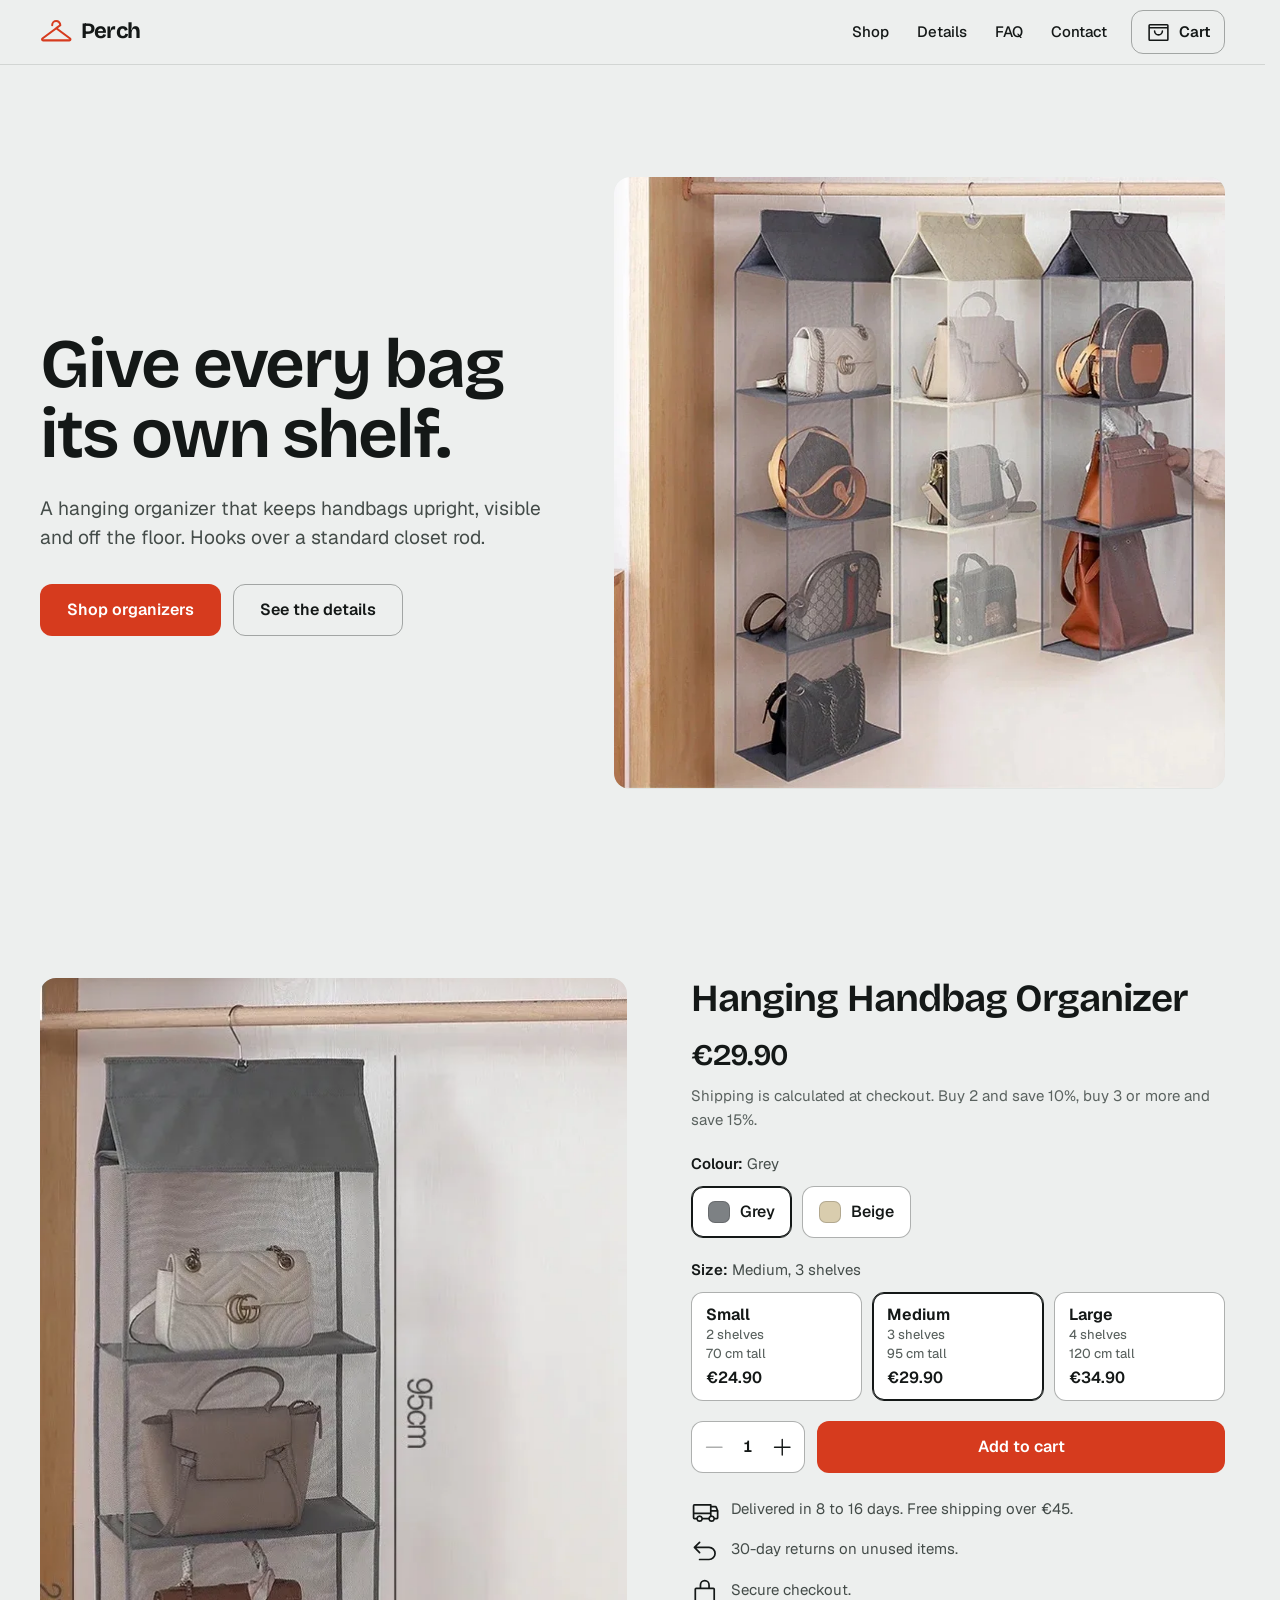
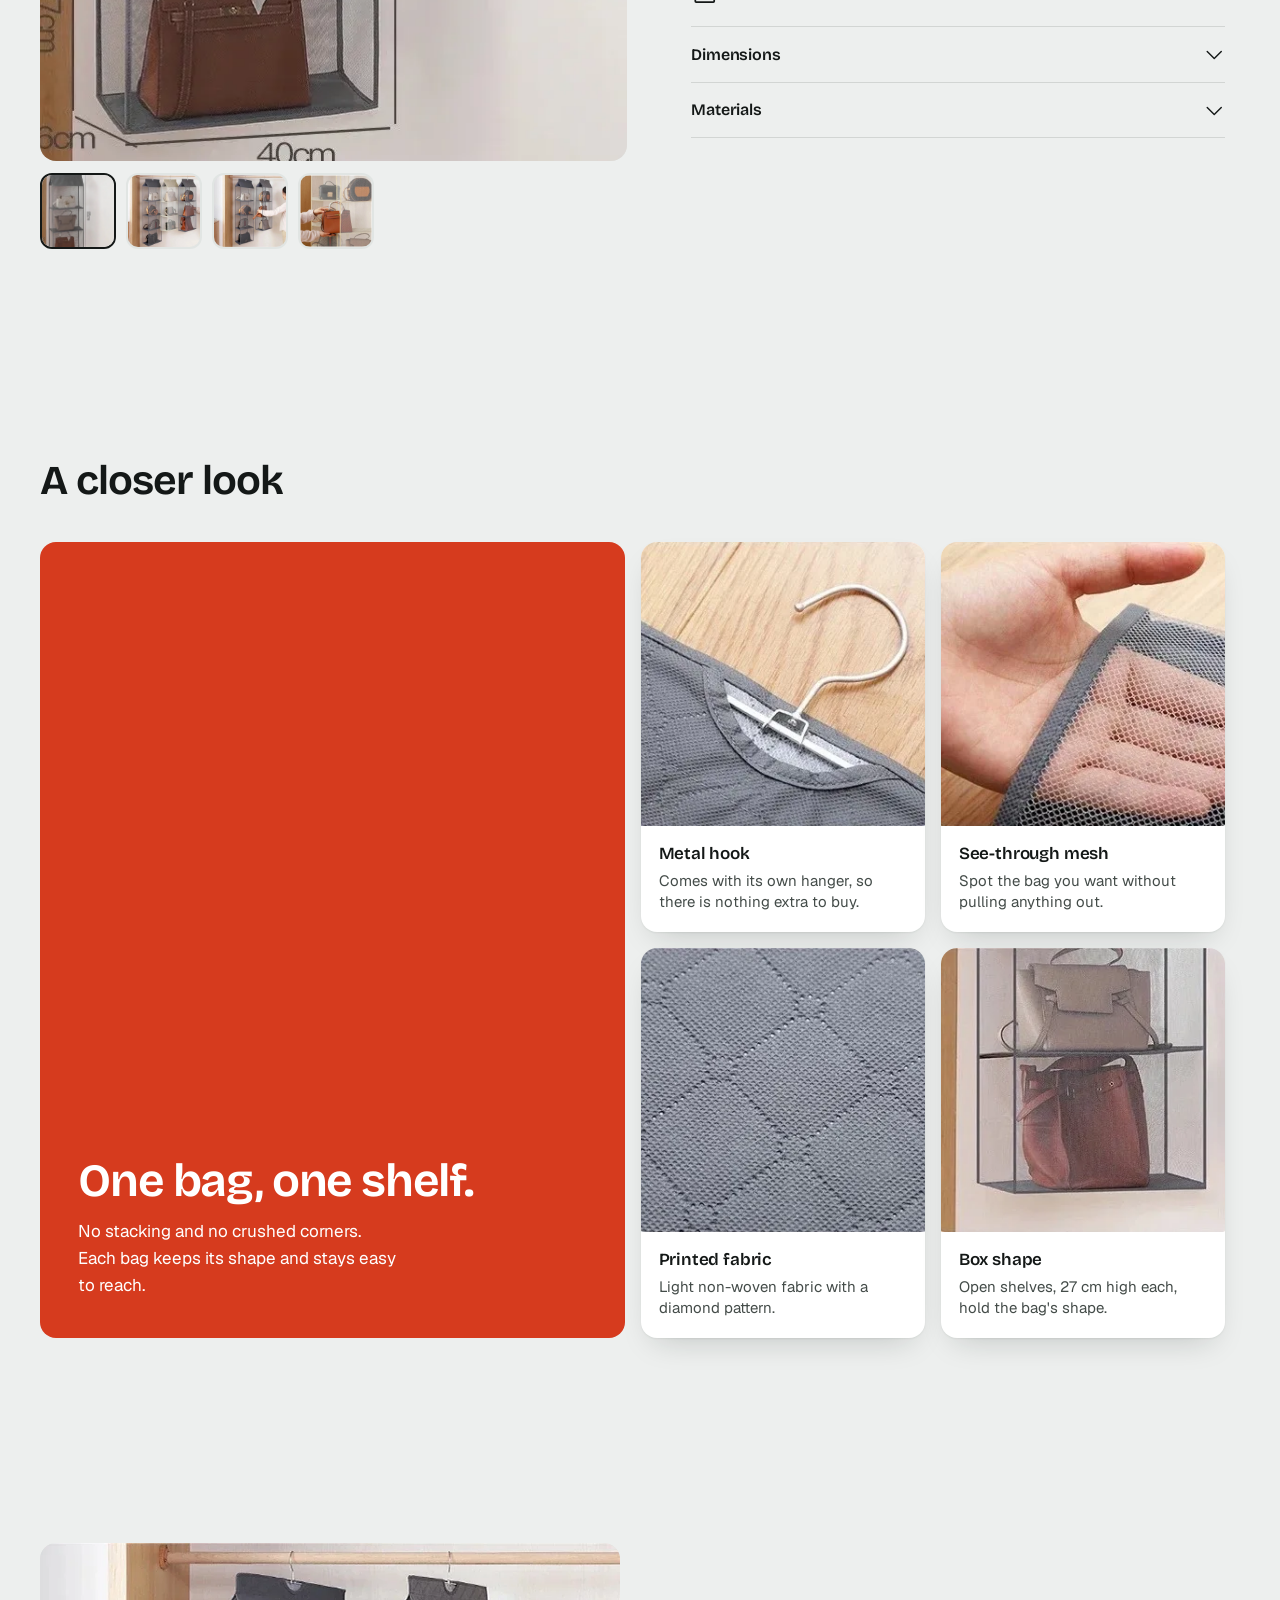
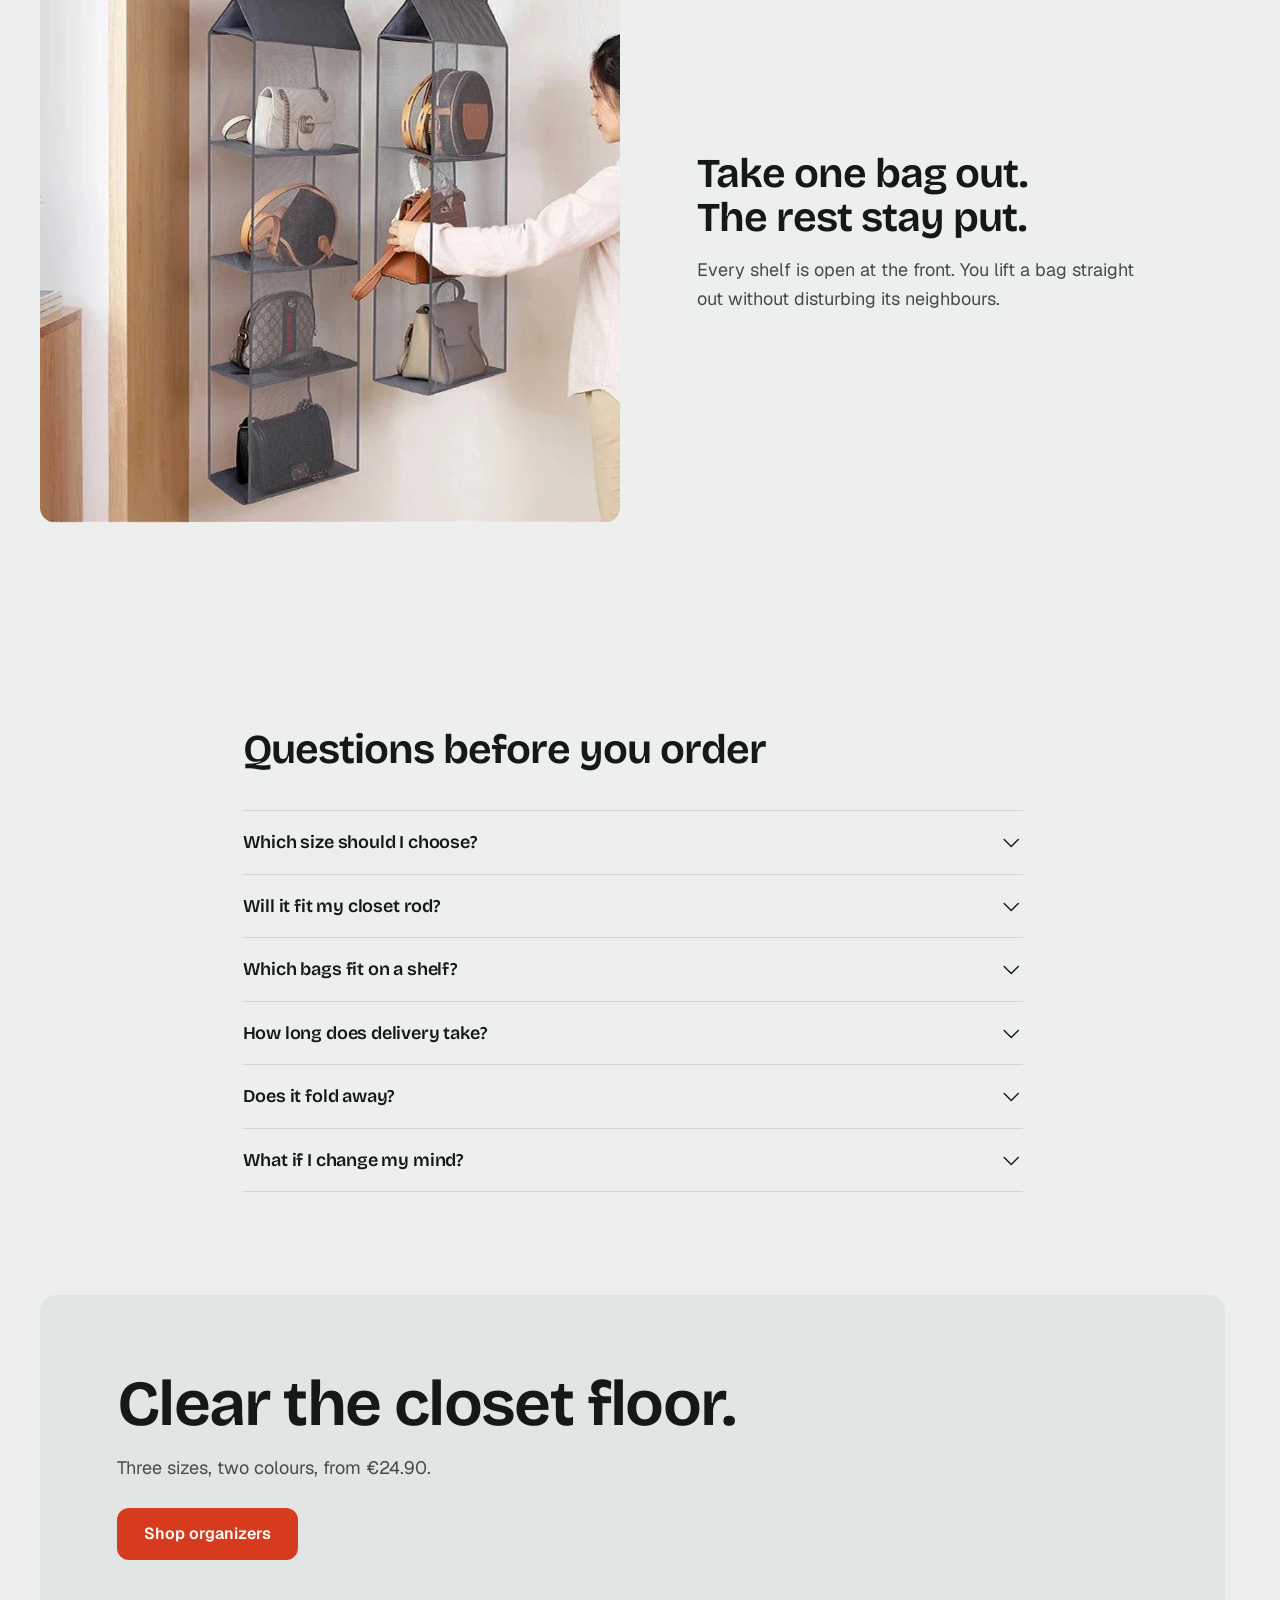
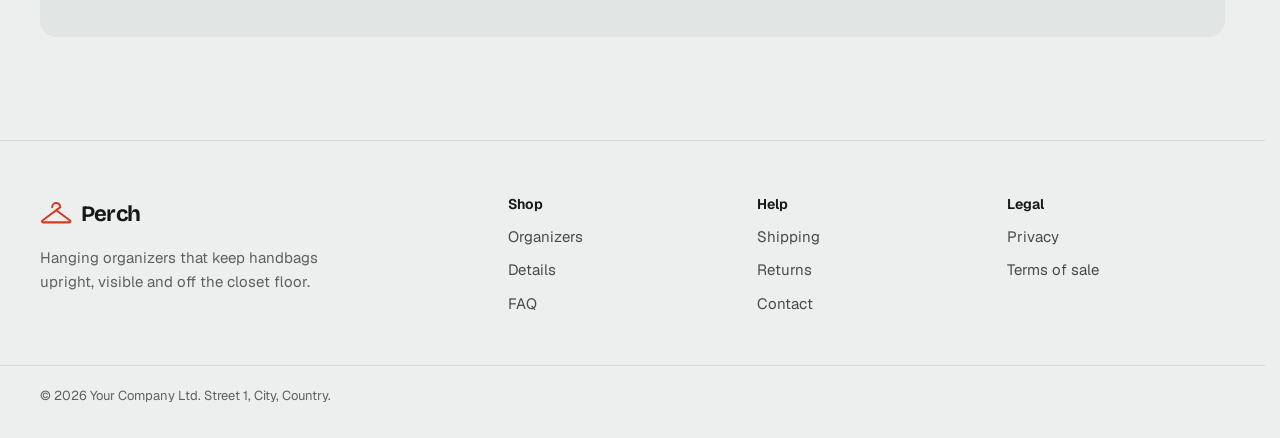
==== index.html @ e2647e00 "Add Perch handbag organizer store Static one-product storefront: cart drawer, checkout with PayPal h" ====
<!doctype html>
<html lang="en">
<head>
<meta charset="utf-8">
<meta name="viewport" content="width=device-width, initial-scale=1, viewport-fit=cover, interactive-widget=resizes-content">
<meta name="color-scheme" content="light dark">
<meta name="theme-color" media="(prefers-color-scheme: light)" content="#edefee">
<meta name="theme-color" media="(prefers-color-scheme: dark)" content="#101312">
<title>Perch | Hanging handbag organizers</title>
<meta name="description" content="A hanging organizer that gives every handbag its own see-through shelf. Three sizes, two colours, ships to your door.">

<meta property="og:title" content="Perch | Hanging handbag organizers">
<meta property="og:description" content="A hanging organizer that gives every handbag its own see-through shelf. Three sizes, two colours, ships to your door.">
<meta property="og:type" content="website">
<meta property="og:image" content="assets/img/hero-closet.webp">
<link rel="icon" href="favicon.svg" type="image/svg+xml">
<link rel="preload" href="assets/fonts/bricolage-latin.woff2" as="font" type="font/woff2" crossorigin>
<link rel="preload" href="assets/fonts/geist-latin.woff2" as="font" type="font/woff2" crossorigin>
<link rel="stylesheet" href="assets/css/style.css">
<script>document.documentElement.classList.add('js')</script>
</head>
<body class="page-home">

<a class="skip" href="#main">Skip to content</a>
<header class="site-header" data-header>
  <div class="container site-header__row">
    <a class="brand" href="index.html" aria-label="Perch, home">
      <svg class="icon brand__mark" aria-hidden="true" focusable="false" width="1em" height="1em" xmlns="http://www.w3.org/2000/svg" viewBox="0 0 256 256" fill="currentColor"><path d="M241.57,171.2,141.33,96l23.46-17.6A8,8,0,0,0,168,72a40,40,0,1,0-80,0,8,8,0,0,0,16,0,24,24,0,0,1,47.69-3.78L123.34,89.49l-.28.21L14.43,171.2A16,16,0,0,0,24,200H232a16,16,0,0,0,9.6-28.8ZM232,184H24l104-78,104,78Z"/></svg><span class="brand__name">Perch</span>
    </a>
    <nav class="nav" aria-label="Main">
      <a href="index.html#shop">Shop</a>
      <a href="index.html#details">Details</a>
      <a href="index.html#faq">FAQ</a>
      <a href="contact.html">Contact</a>
    </nav>
    <button class="cart-btn" type="button" data-cart-open aria-label="Open cart, 0 items" aria-haspopup="dialog">
      <svg class="icon " aria-hidden="true" focusable="false" width="1em" height="1em" xmlns="http://www.w3.org/2000/svg" viewBox="0 0 256 256" fill="currentColor"><path d="M216,40H40A16,16,0,0,0,24,56V200a16,16,0,0,0,16,16H216a16,16,0,0,0,16-16V56A16,16,0,0,0,216,40Zm0,16V72H40V56Zm0,144H40V88H216V200Zm-40-88a48,48,0,0,1-96,0,8,8,0,0,1,16,0,32,32,0,0,0,64,0,8,8,0,0,1,16,0Z"/></svg><span class="cart-btn__label">Cart</span><span class="cart-btn__count" data-cart-count hidden>0</span>
    </button>
  </div>
</header>
<main id="main">
<section class="hero">
  <div class="container hero__grid">
    <div class="hero__copy">
      <h1>Give every bag its own shelf.</h1>
      <p class="lead">A hanging organizer that keeps handbags upright, visible and off the floor. Hooks over a standard closet rod.</p>
      <div class="hero__cta">
        <a class="btn btn--primary" href="#shop">Shop organizers</a>
        <a class="btn btn--ghost" href="#details">See the details</a>
      </div>
    </div>
    <figure class="hero__media">
      <img src="assets/img/hero-closet.webp" width="800" height="800" alt="Three hanging organizers in grey and beige on a closet rod, each shelf holding a handbag" fetchpriority="high" decoding="async">
    </figure>
  </div>
</section>

<section class="section shop" id="shop" aria-labelledby="product-title">
  <div class="container shop__grid">
    <div class="gallery" data-gallery>
      <div class="gallery__main">
        <img data-gallery-main src="assets/img/var-gray-m.webp" width="585" height="800" alt="Grey hanging organizer, medium, with three shelves" decoding="async">
      </div>
      <ul class="gallery__thumbs" data-gallery-thumbs aria-label="Product photos"></ul>
    </div>

    <div class="buybox" id="buybox" data-buybox>
      <h2 id="product-title">Hanging Handbag Organizer</h2>
      <p class="price"><span data-price>&nbsp;</span></p>
      <p class="price-note">Shipping is calculated at checkout. Buy 2 and save 10%, buy 3 or more and save 15%.</p>

      <fieldset class="opt">
        <legend>Colour: <span data-color-name>Grey</span></legend>
        <div class="opt__row" data-color-options role="radiogroup" aria-label="Colour"></div>
      </fieldset>

      <fieldset class="opt">
        <legend>Size: <span data-size-name>Medium</span></legend>
        <div class="opt__row opt__row--sizes" data-size-options role="radiogroup" aria-label="Size"></div>
      </fieldset>

      <div class="buy-actions">
        <div class="qty" role="group" aria-label="Quantity">
          <button class="qty__btn" type="button" data-qty-minus aria-label="Decrease quantity"><svg class="icon " aria-hidden="true" focusable="false" width="1em" height="1em" xmlns="http://www.w3.org/2000/svg" viewBox="0 0 256 256" fill="currentColor"><path d="M224,128a8,8,0,0,1-8,8H40a8,8,0,0,1,0-16H216A8,8,0,0,1,224,128Z"/></svg></button>
          <output class="qty__val" data-qty aria-live="polite">1</output>
          <button class="qty__btn" type="button" data-qty-plus aria-label="Increase quantity"><svg class="icon " aria-hidden="true" focusable="false" width="1em" height="1em" xmlns="http://www.w3.org/2000/svg" viewBox="0 0 256 256" fill="currentColor"><path d="M224,128a8,8,0,0,1-8,8H136v80a8,8,0,0,1-16,0V136H40a8,8,0,0,1,0-16h80V40a8,8,0,0,1,16,0v80h80A8,8,0,0,1,224,128Z"/></svg></button>
        </div>
        <button class="btn btn--primary btn--grow" type="button" data-add>
          <span class="btn__label" data-add-label>Add to cart</span>
        </button>
      </div>

      <ul class="assure">
        <li><svg class="icon " aria-hidden="true" focusable="false" width="1em" height="1em" xmlns="http://www.w3.org/2000/svg" viewBox="0 0 256 256" fill="currentColor"><path d="M255.42,117l-14-35A15.93,15.93,0,0,0,226.58,72H192V64a8,8,0,0,0-8-8H32A16,16,0,0,0,16,72V184a16,16,0,0,0,16,16H49a32,32,0,0,0,62,0h50a32,32,0,0,0,62,0h17a16,16,0,0,0,16-16V120A7.94,7.94,0,0,0,255.42,117ZM192,88h34.58l9.6,24H192ZM32,72H176v64H32ZM80,208a16,16,0,1,1,16-16A16,16,0,0,1,80,208Zm81-24H111a32,32,0,0,0-62,0H32V152H176v12.31A32.11,32.11,0,0,0,161,184Zm31,24a16,16,0,1,1,16-16A16,16,0,0,1,192,208Zm48-24H223a32.06,32.06,0,0,0-31-24V128h48Z"/></svg><span>Delivered in 8 to 16 days. Free shipping over €45.</span></li>
        <li><svg class="icon " aria-hidden="true" focusable="false" width="1em" height="1em" xmlns="http://www.w3.org/2000/svg" viewBox="0 0 256 256" fill="currentColor"><path d="M232,144a64.07,64.07,0,0,1-64,64H80a8,8,0,0,1,0-16h88a48,48,0,0,0,0-96H51.31l34.35,34.34a8,8,0,0,1-11.32,11.32l-48-48a8,8,0,0,1,0-11.32l48-48A8,8,0,0,1,85.66,45.66L51.31,80H168A64.07,64.07,0,0,1,232,144Z"/></svg><span>30-day returns on unused items.</span></li>
        <li><svg class="icon " aria-hidden="true" focusable="false" width="1em" height="1em" xmlns="http://www.w3.org/2000/svg" viewBox="0 0 256 256" fill="currentColor"><path d="M208,80H176V56a48,48,0,0,0-96,0V80H48A16,16,0,0,0,32,96V208a16,16,0,0,0,16,16H208a16,16,0,0,0,16-16V96A16,16,0,0,0,208,80ZM96,56a32,32,0,0,1,64,0V80H96ZM208,208H48V96H208V208Z"/></svg><span>Secure checkout.</span></li>
      </ul>

      <div class="acc acc--tight" data-acc>
        <div class="acc__item">
          <h3><button class="acc__btn" type="button" aria-expanded="false" aria-controls="acc-size">Dimensions<span class="acc__icon"><svg class="icon " aria-hidden="true" focusable="false" width="1em" height="1em" xmlns="http://www.w3.org/2000/svg" viewBox="0 0 256 256" fill="currentColor"><path d="M213.66,101.66l-80,80a8,8,0,0,1-11.32,0l-80-80A8,8,0,0,1,53.66,90.34L128,164.69l74.34-74.35a8,8,0,0,1,11.32,11.32Z"/></svg></span></button></h3>
          <div class="acc__panel" id="acc-size" role="region"><div><div class="dims">
            <p><strong>Small</strong> 2 shelves, 70 cm tall</p>
            <p><strong>Medium</strong> 3 shelves, 95 cm tall</p>
            <p><strong>Large</strong> 4 shelves, 120 cm tall</p>
            <p class="dims__shared">All sizes are 40 cm wide and 16 cm deep. Each shelf is 27 cm high.</p>
          </div></div></div>
        </div>
        <div class="acc__item">
          <h3><button class="acc__btn" type="button" aria-expanded="false" aria-controls="acc-mat">Materials<span class="acc__icon"><svg class="icon " aria-hidden="true" focusable="false" width="1em" height="1em" xmlns="http://www.w3.org/2000/svg" viewBox="0 0 256 256" fill="currentColor"><path d="M213.66,101.66l-80,80a8,8,0,0,1-11.32,0l-80-80A8,8,0,0,1,53.66,90.34L128,164.69l74.34-74.35a8,8,0,0,1,11.32,11.32Z"/></svg></span></button></h3>
          <div class="acc__panel" id="acc-mat" role="region"><div><p>Printed non-woven fabric with see-through mesh panels and a metal hanger. It folds flat when you are not using it. Wipe with a damp cloth, do not machine wash.</p></div></div>
        </div>
      </div>
    </div>
  </div>
</section>

<section class="section bento-sec" id="details" aria-labelledby="details-title">
  <div class="container">
    <h2 id="details-title" class="section__title">A closer look</h2>
    <div class="bento">
      <div class="bento__cell bento__cell--lead" data-reveal>
        <h3>One bag, one shelf.</h3>
        <p>No stacking and no crushed corners. Each bag keeps its shape and stays easy to reach.</p>
      </div>
      <figure class="bento__cell bento__cell--img" data-reveal>
        <img src="assets/img/detail-hanger.webp" width="320" height="304" alt="Metal hanger clipped to the top flap of the organizer" loading="lazy" decoding="async">
        <figcaption><strong>Metal hook</strong><span>Comes with its own hanger, so there is nothing extra to buy.</span></figcaption>
      </figure>
      <figure class="bento__cell bento__cell--img" data-reveal>
        <img src="assets/img/detail-mesh.webp" width="320" height="304" alt="Close-up of the dense see-through mesh panel held against a hand" loading="lazy" decoding="async">
        <figcaption><strong>See-through mesh</strong><span>Spot the bag you want without pulling anything out.</span></figcaption>
      </figure>
      <figure class="bento__cell bento__cell--img" data-reveal>
        <img src="assets/img/detail-fabric.webp" width="320" height="305" alt="Grey non-woven fabric with a printed diamond pattern" loading="lazy" decoding="async">
        <figcaption><strong>Printed fabric</strong><span>Light non-woven fabric with a diamond pattern.</span></figcaption>
      </figure>
      <figure class="bento__cell bento__cell--img" data-reveal>
        <img src="assets/img/detail-box.webp" width="320" height="305" alt="Two shelves holding a taupe handbag and a red bucket bag" loading="lazy" decoding="async">
        <figcaption><strong>Box shape</strong><span>Open shelves, 27 cm high each, hold the bag's shape.</span></figcaption>
      </figure>
    </div>
  </div>
</section>

<section class="section band" aria-labelledby="band-title">
  <div class="container">
    <figure class="band__media" data-reveal-clip>
      <img src="assets/img/in-use.webp" width="800" height="800" alt="A person lifting a brown handbag out of a grey organizer without moving the other bags" loading="lazy" decoding="async">
    </figure>
    <div class="band__copy">
      <h2 id="band-title">Take one bag out. The rest stay put.</h2>
      <p>Every shelf is open at the front. You lift a bag straight out without disturbing its neighbours.</p>
    </div>
  </div>
</section>

<section class="section faq" id="faq" aria-labelledby="faq-title">
  <div class="container faq__wrap">
    <h2 id="faq-title" class="section__title">Questions before you order</h2>
    <div class="acc" data-acc>
      <div class="acc__item">
        <h3><button class="acc__btn" type="button" aria-expanded="false" aria-controls="q1">Which size should I choose?<span class="acc__icon"><svg class="icon " aria-hidden="true" focusable="false" width="1em" height="1em" xmlns="http://www.w3.org/2000/svg" viewBox="0 0 256 256" fill="currentColor"><path d="M213.66,101.66l-80,80a8,8,0,0,1-11.32,0l-80-80A8,8,0,0,1,53.66,90.34L128,164.69l74.34-74.35a8,8,0,0,1,11.32,11.32Z"/></svg></span></button></h3>
        <div class="acc__panel" id="q1" role="region"><div><p>Count the bags you want to store and measure the free space below your rod. Small is 70 cm tall with 2 shelves, Medium is 95 cm with 3 shelves, Large is 120 cm with 4 shelves. All are 40 cm wide and 16 cm deep.</p></div></div>
      </div>
      <div class="acc__item">
        <h3><button class="acc__btn" type="button" aria-expanded="false" aria-controls="q2">Will it fit my closet rod?<span class="acc__icon"><svg class="icon " aria-hidden="true" focusable="false" width="1em" height="1em" xmlns="http://www.w3.org/2000/svg" viewBox="0 0 256 256" fill="currentColor"><path d="M213.66,101.66l-80,80a8,8,0,0,1-11.32,0l-80-80A8,8,0,0,1,53.66,90.34L128,164.69l74.34-74.35a8,8,0,0,1,11.32,11.32Z"/></svg></span></button></h3>
        <div class="acc__panel" id="q2" role="region"><div><p>It hangs from a metal hook and suits a standard closet rod. If your rod is unusually thick, write to us before you order and we will check.</p></div></div>
      </div>
      <div class="acc__item">
        <h3><button class="acc__btn" type="button" aria-expanded="false" aria-controls="q3">Which bags fit on a shelf?<span class="acc__icon"><svg class="icon " aria-hidden="true" focusable="false" width="1em" height="1em" xmlns="http://www.w3.org/2000/svg" viewBox="0 0 256 256" fill="currentColor"><path d="M213.66,101.66l-80,80a8,8,0,0,1-11.32,0l-80-80A8,8,0,0,1,53.66,90.34L128,164.69l74.34-74.35a8,8,0,0,1,11.32,11.32Z"/></svg></span></button></h3>
        <div class="acc__panel" id="q3" role="region"><div><p>Each shelf is 40 cm wide, 16 cm deep and 27 cm high. Small and medium handbags, shoulder bags and clutches fit well. Very bulky totes may not.</p></div></div>
      </div>
      <div class="acc__item">
        <h3><button class="acc__btn" type="button" aria-expanded="false" aria-controls="q4">How long does delivery take?<span class="acc__icon"><svg class="icon " aria-hidden="true" focusable="false" width="1em" height="1em" xmlns="http://www.w3.org/2000/svg" viewBox="0 0 256 256" fill="currentColor"><path d="M213.66,101.66l-80,80a8,8,0,0,1-11.32,0l-80-80A8,8,0,0,1,53.66,90.34L128,164.69l74.34-74.35a8,8,0,0,1,11.32,11.32Z"/></svg></span></button></h3>
        <div class="acc__panel" id="q4" role="region"><div><p>Delivery takes 8 to 16 days. Orders ship from an overseas warehouse, and you get a tracking link by email as soon as your parcel is on its way. <a href="shipping.html">Read the shipping details</a>.</p></div></div>
      </div>
      <div class="acc__item">
        <h3><button class="acc__btn" type="button" aria-expanded="false" aria-controls="q5">Does it fold away?<span class="acc__icon"><svg class="icon " aria-hidden="true" focusable="false" width="1em" height="1em" xmlns="http://www.w3.org/2000/svg" viewBox="0 0 256 256" fill="currentColor"><path d="M213.66,101.66l-80,80a8,8,0,0,1-11.32,0l-80-80A8,8,0,0,1,53.66,90.34L128,164.69l74.34-74.35a8,8,0,0,1,11.32,11.32Z"/></svg></span></button></h3>
        <div class="acc__panel" id="q5" role="region"><div><p>Yes. It folds flat when you are not using it, which also makes it easy to pack if you move.</p></div></div>
      </div>
      <div class="acc__item">
        <h3><button class="acc__btn" type="button" aria-expanded="false" aria-controls="q6">What if I change my mind?<span class="acc__icon"><svg class="icon " aria-hidden="true" focusable="false" width="1em" height="1em" xmlns="http://www.w3.org/2000/svg" viewBox="0 0 256 256" fill="currentColor"><path d="M213.66,101.66l-80,80a8,8,0,0,1-11.32,0l-80-80A8,8,0,0,1,53.66,90.34L128,164.69l74.34-74.35a8,8,0,0,1,11.32,11.32Z"/></svg></span></button></h3>
        <div class="acc__panel" id="q6" role="region"><div><p>You can return an unused organizer within 30 days of delivery. If it arrives damaged or is not as described, we replace it or refund you. <a href="returns.html">See how returns work</a>.</p></div></div>
      </div>
    </div>
  </div>
</section>

<section class="section closer" aria-labelledby="closer-title">
  <div class="container">
    <div class="closer__panel" data-reveal>
      <h2 id="closer-title">Clear the closet floor.</h2>
      <p>Three sizes, two colours, from €24.90.</p>
      <a class="btn btn--primary" href="#shop">Shop organizers</a>
    </div>
  </div>
</section>

<div class="buybar" data-buybar hidden>
  <div class="buybar__info"><strong data-buybar-price></strong><span data-buybar-label></span></div>
  <button class="btn btn--primary" type="button" data-buybar-add>Add to cart</button>
</div>

</main>

<footer class="site-footer">
  <div class="container site-footer__grid">
    <div class="site-footer__brand">
      <a class="brand" href="index.html"><svg class="icon brand__mark" aria-hidden="true" focusable="false" width="1em" height="1em" xmlns="http://www.w3.org/2000/svg" viewBox="0 0 256 256" fill="currentColor"><path d="M241.57,171.2,141.33,96l23.46-17.6A8,8,0,0,0,168,72a40,40,0,1,0-80,0,8,8,0,0,0,16,0,24,24,0,0,1,47.69-3.78L123.34,89.49l-.28.21L14.43,171.2A16,16,0,0,0,24,200H232a16,16,0,0,0,9.6-28.8ZM232,184H24l104-78,104,78Z"/></svg><span class="brand__name">Perch</span></a>
      <p>Hanging organizers that keep handbags upright, visible and off the closet floor.</p>
    </div>
    <nav aria-label="Shop">
      <h2>Shop</h2>
      <ul>
        <li><a href="index.html#shop">Organizers</a></li>
        <li><a href="index.html#details">Details</a></li>
        <li><a href="index.html#faq">FAQ</a></li>
      </ul>
    </nav>
    <nav aria-label="Help">
      <h2>Help</h2>
      <ul>
        <li><a href="shipping.html">Shipping</a></li>
        <li><a href="returns.html">Returns</a></li>
        <li><a href="contact.html">Contact</a></li>
      </ul>
    </nav>
    <nav aria-label="Legal">
      <h2>Legal</h2>
      <ul>
        <li><a href="privacy.html">Privacy</a></li>
        <li><a href="terms.html">Terms of sale</a></li>
      </ul>
    </nav>
  </div>
  <div class="container site-footer__legal">
    <p>&copy; 2026 Your Company Ltd. Street 1, City, Country. </p>
  </div>
</footer>

<div class="drawer" data-drawer hidden>
  <div class="drawer__scrim" data-cart-close></div>
  <aside class="drawer__panel" role="dialog" aria-modal="true" aria-labelledby="drawer-title" tabindex="-1">
    <div class="drawer__head">
      <h2 id="drawer-title">Your cart</h2>
      <button class="icon-btn" type="button" data-cart-close aria-label="Close cart"><svg class="icon " aria-hidden="true" focusable="false" width="1em" height="1em" xmlns="http://www.w3.org/2000/svg" viewBox="0 0 256 256" fill="currentColor"><path d="M205.66,194.34a8,8,0,0,1-11.32,11.32L128,139.31,61.66,205.66a8,8,0,0,1-11.32-11.32L116.69,128,50.34,61.66A8,8,0,0,1,61.66,50.34L128,116.69l66.34-66.35a8,8,0,0,1,11.32,11.32L139.31,128Z"/></svg></button>
    </div>
    <div class="drawer__body" data-drawer-body></div>
    <div class="drawer__foot" data-drawer-foot></div>
  </aside>
</div>
<div class="sr-only" aria-live="polite" data-live></div>
<script src="assets/js/config.js"></script>
<script src="assets/js/app.js"></script>
<script src="assets/js/home.js"></script>
</body>
</html>
---- assets/css/style.css ----
/* Perch store. One theme (light, dark by system), one accent, one radius system:
   surfaces 16px, controls 12px. Motion: ease-out curves, press scale 0.97, nothing slower than ~300ms in UI. */

@font-face {
  font-family: "Bricolage Grotesque";
  src: url("../fonts/bricolage-latin.woff2") format("woff2");
  font-weight: 200 800;
  font-display: swap;
  unicode-range: U+0000-00FF, U+0131, U+0152-0153, U+02BB-02BC, U+02C6, U+02DA, U+02DC, U+0304, U+0308, U+0329, U+2000-206F, U+20AC, U+2122, U+2191, U+2193, U+2212, U+2215, U+FEFF, U+FFFD;
}
@font-face {
  font-family: "Bricolage Grotesque";
  src: url("../fonts/bricolage-latin-ext.woff2") format("woff2");
  font-weight: 200 800;
  font-display: swap;
  unicode-range: U+0100-02BA, U+02BD-02C5, U+02C7-02CC, U+02CE-02D7, U+02DD-02FF, U+0304, U+0308, U+0329, U+1D00-1DBF, U+1E00-1E9F, U+1EF2-1EFF, U+2020, U+20A0-20AB, U+20AD-20C0, U+2113, U+2C60-2C7F, U+A720-A7FF;
}
@font-face {
  font-family: "Geist";
  src: url("../fonts/geist-latin.woff2") format("woff2");
  font-weight: 100 900;
  font-display: swap;
  unicode-range: U+0000-00FF, U+0131, U+0152-0153, U+02BB-02BC, U+02C6, U+02DA, U+02DC, U+0304, U+0308, U+0329, U+2000-206F, U+20AC, U+2122, U+2191, U+2193, U+2212, U+2215, U+FEFF, U+FFFD;
}
@font-face {
  font-family: "Geist";
  src: url("../fonts/geist-latin-ext.woff2") format("woff2");
  font-weight: 100 900;
  font-display: swap;
  unicode-range: U+0100-02BA, U+02BD-02C5, U+02C7-02CC, U+02CE-02D7, U+02DD-02FF, U+0304, U+0308, U+0329, U+1D00-1DBF, U+1E00-1E9F, U+1EF2-1EFF, U+2020, U+20A0-20AB, U+20AD-20C0, U+2113, U+2C60-2C7F, U+A720-A7FF;
}

:root {
  color-scheme: light dark;

  --bg: #edefee;
  --surface: #ffffff;
  --surface-2: #e1e5e3;
  --ink: #141817;
  --ink-2: #444c49;
  --muted: #5a625f;
  --line: rgba(20, 24, 23, 0.12);
  --line-strong: rgba(20, 24, 23, 0.34);
  --accent: #d63b1e;
  --accent-hover: #bd3118;
  --accent-fg: #ffffff;
  --danger: #b3261e;
  --shadow: 0 1px 2px rgba(20, 28, 25, 0.06), 0 14px 32px -14px rgba(20, 28, 25, 0.22);

  --font-display: "Bricolage Grotesque", ui-sans-serif, system-ui, -apple-system, "Segoe UI", sans-serif;
  --font-body: "Geist", ui-sans-serif, system-ui, -apple-system, "Segoe UI", sans-serif;

  --ease-out: cubic-bezier(0.23, 1, 0.32, 1);
  --ease-in-out: cubic-bezier(0.77, 0, 0.175, 1);
  --ease-drawer: cubic-bezier(0.32, 0.72, 0, 1);

  --r-surface: 16px;
  --r-control: 12px;
  --gutter: clamp(16px, 4vw, 40px);
  --header-h: 64px;
}

@media (prefers-color-scheme: dark) {
  :root {
    --bg: #101312;
    --surface: #181c1b;
    --surface-2: #212726;
    --ink: #eceeed;
    --ink-2: #b9c1bd;
    --muted: #9aa49f;
    --line: rgba(236, 238, 237, 0.14);
    --line-strong: rgba(236, 238, 237, 0.4);
    --accent: #ff7556;
    --accent-hover: #ff8a70;
    --accent-fg: #1b0c07;
    --danger: #ff9086;
    --shadow: 0 1px 2px rgba(0, 0, 0, 0.4), 0 14px 32px -14px rgba(0, 0, 0, 0.7);
  }
}

*,
*::before,
*::after { box-sizing: border-box; }

html {
  -webkit-text-size-adjust: 100%;
  -webkit-tap-highlight-color: transparent;
  scroll-behavior: smooth;
  scroll-padding-top: calc(var(--header-h) + 16px);
  scrollbar-color: var(--line-strong) transparent;
  scrollbar-gutter: stable;
}

body {
  margin: 0;
  background: var(--bg);
  color: var(--ink);
  font-family: var(--font-body);
  font-size: 1rem;
  line-height: 1.6;
  -webkit-font-smoothing: antialiased;
  text-rendering: optimizeLegibility;
}

body.is-locked { overflow: hidden; }

img { display: block; max-width: 100%; height: auto; }
button, input, select { font: inherit; color: inherit; }
button { cursor: pointer; }
h1, h2, h3, p, ul, ol, dl, dd, figure { margin: 0; }
ul, ol { padding: 0; list-style: none; }
[hidden] { display: none !important; }

/* Browser surfaces take the palette too. */
::selection { background: var(--accent); color: var(--accent-fg); }
input, select { caret-color: var(--accent); accent-color: var(--accent); }
a { color: inherit; text-decoration-thickness: 1px; text-underline-offset: 0.2em; }
:focus-visible { outline: 2px solid var(--accent); outline-offset: 3px; border-radius: 4px; }

.sr-only {
  position: absolute; width: 1px; height: 1px; padding: 0; margin: -1px;
  overflow: hidden; clip: rect(0, 0, 0, 0); white-space: nowrap; border: 0;
}
.skip {
  position: absolute; left: 12px; top: -64px; z-index: 200;
  background: var(--ink); color: var(--bg); padding: 10px 16px; border-radius: var(--r-control);
  transition: top 160ms var(--ease-out);
}
.skip:focus { top: 12px; }

.container {
  width: 100%;
  max-width: 1280px;
  margin-inline: auto;
  padding-inline: max(var(--gutter), env(safe-area-inset-left)) max(var(--gutter), env(safe-area-inset-right));
}

.icon { flex: none; width: 1.25em; height: 1.25em; }

/* Type */
h1, h2, h3, .brand__name, .price { font-family: var(--font-display); }
h1 {
  font-size: clamp(2.5rem, 5.4vw, 4.5rem);
  line-height: 1.02;
  letter-spacing: -0.03em;
  font-weight: 650;
  text-wrap: balance;
}
h2 {
  font-size: clamp(1.75rem, 3.2vw, 2.75rem);
  line-height: 1.08;
  letter-spacing: -0.025em;
  font-weight: 650;
  text-wrap: balance;
}
h3 { font-size: 1.125rem; line-height: 1.25; letter-spacing: -0.01em; font-weight: 600; }
p { max-width: 65ch; text-wrap: pretty; }
.lead { font-size: clamp(1.0625rem, 1.5vw, 1.25rem); color: var(--ink-2); line-height: 1.5; max-width: 40ch; }
.section { padding-block: clamp(56px, 8vw, 112px); }
.section__title { margin-bottom: clamp(24px, 3vw, 40px); }

/* Buttons */
.btn {
  display: inline-flex; align-items: center; justify-content: center; gap: 8px;
  min-height: 52px; padding: 0 26px;
  border: 1.5px solid transparent; border-radius: var(--r-control);
  font-weight: 600; font-size: 1rem; line-height: 1; text-decoration: none; white-space: nowrap;
  touch-action: manipulation; user-select: none; -webkit-user-select: none; -webkit-touch-callout: none;
  transition: transform 160ms var(--ease-out), background-color 160ms var(--ease-out), border-color 160ms var(--ease-out), color 160ms var(--ease-out);
}
.btn:active { transform: scale(0.97); }
.btn--primary { background: var(--accent); color: var(--accent-fg); }
.btn--ghost { border-color: var(--line-strong); background: transparent; color: var(--ink); }
.btn--grow { flex: 1; }
.btn[disabled] { opacity: 0.55; cursor: not-allowed; }
.btn.is-done { background: var(--ink); color: var(--bg); }
.btn__label { display: inline-flex; align-items: center; gap: 8px; }

.icon-btn {
  display: inline-grid; place-items: center; width: 44px; height: 44px; font-size: 1.375rem;
  border: 0; background: transparent; border-radius: var(--r-control);
  touch-action: manipulation;
  transition: transform 160ms var(--ease-out), background-color 160ms var(--ease-out);
}
.icon-btn:active { transform: scale(0.94); }

@media (hover: hover) and (pointer: fine) {
  .btn--primary:hover { background: var(--accent-hover); }
  .btn--ghost:hover { border-color: var(--ink); }
  .icon-btn:hover { background: var(--surface-2); }
}

/* Header */
.site-header {
  position: sticky; top: env(safe-area-inset-top, 0px); z-index: 50;
  background: var(--bg); border-bottom: 1px solid var(--line);
}
.site-header__row { display: flex; align-items: center; gap: 24px; height: var(--header-h); }
.brand { display: inline-flex; align-items: center; gap: 8px; text-decoration: none; margin-right: auto; }
.brand__mark { font-size: 1.625rem; color: var(--accent); }
.brand__name { font-size: 1.375rem; font-weight: 700; letter-spacing: -0.03em; }
.nav { display: flex; gap: 28px; font-size: 0.9375rem; font-weight: 500; }
.nav a { text-decoration: none; padding: 8px 0; }
.cart-btn {
  position: relative; display: inline-flex; align-items: center; gap: 8px;
  min-height: 44px; padding: 0 14px; font-weight: 600; font-size: 0.9375rem;
  background: transparent; border: 1.5px solid var(--line-strong); border-radius: var(--r-control);
  touch-action: manipulation;
  transition: transform 160ms var(--ease-out), border-color 160ms var(--ease-out);
}
.cart-btn .icon { font-size: 1.25rem; }
.cart-btn:active { transform: scale(0.97); }
.cart-btn__count {
  display: inline-grid; place-items: center; min-width: 22px; height: 22px; padding: 0 6px;
  border-radius: 11px; background: var(--accent); color: var(--accent-fg);
  font-size: 0.75rem; font-weight: 700; font-variant-numeric: tabular-nums;
}
.cart-btn.is-bump .cart-btn__count { animation: bump 320ms var(--ease-out); }
@keyframes bump { 0% { transform: scale(0.8); } 55% { transform: scale(1.18); } 100% { transform: scale(1); } }
@media (hover: hover) and (pointer: fine) {
  .nav a:hover { text-decoration: underline; text-underline-offset: 6px; }
  .cart-btn:hover { border-color: var(--ink); }
}
@media (max-width: 760px) {
  .nav { display: none; }
  .cart-btn__label { display: none; }
}

/* Hero */
.hero { padding-block: clamp(24px, 4vw, 48px) clamp(40px, 6vw, 80px); }
.hero__grid {
  display: grid; grid-template-columns: minmax(0, 5fr) minmax(0, 6fr);
  gap: clamp(32px, 5vw, 80px); align-items: center;
  min-height: min(calc(100svh - var(--header-h) - 96px), 760px);
}
.hero__copy { display: grid; gap: 24px; justify-items: start; }
.hero__cta { display: flex; flex-wrap: wrap; gap: 12px; margin-top: 8px; }
.hero__media {
  aspect-ratio: 1; width: 100%; max-height: calc(100svh - var(--header-h) - 64px);
  border-radius: var(--r-surface); overflow: hidden; background: var(--surface-2); justify-self: end;
}
.hero__media img { width: 100%; height: 100%; object-fit: cover; }

@media (prefers-reduced-motion: no-preference) {
  .hero__copy > * { animation: rise 520ms var(--ease-out) both; }
  .hero__copy > :nth-child(2) { animation-delay: 70ms; }
  .hero__copy > :nth-child(3) { animation-delay: 140ms; }
  .hero__media { animation: unclip 760ms var(--ease-in-out) 60ms both; }
  .hero__media img { animation: settle 900ms var(--ease-out) 60ms both; }
}
@keyframes rise { from { opacity: 0; transform: translateY(10px); } to { opacity: 1; transform: none; } }
@keyframes unclip { from { clip-path: inset(0 0 100% 0); } to { clip-path: inset(0 0 0 0); } }
@keyframes settle { from { transform: scale(1.06); } to { transform: none; } }

@media (max-width: 860px) {
  .hero__grid { grid-template-columns: 1fr; min-height: 0; }
  .hero__media { justify-self: stretch; max-height: none; aspect-ratio: 4 / 4.2; }
}

/* Shop */
.shop { padding-top: clamp(24px, 4vw, 48px); }
.shop__grid {
  display: grid; grid-template-columns: minmax(0, 1.1fr) minmax(0, 1fr);
  gap: clamp(32px, 5vw, 80px); align-items: start;
}
.gallery { position: sticky; top: calc(var(--header-h) + 24px); display: grid; gap: 12px; }
.gallery__main {
  position: relative; aspect-ratio: 3 / 4; border-radius: var(--r-surface); overflow: hidden; background: var(--surface-2);
}
.gallery__main img {
  position: absolute; inset: 0; width: 100%; height: 100%; object-fit: cover;
  transition: opacity 200ms ease, filter 200ms ease;
}
.gallery__main img.is-swapping { opacity: 0.55; filter: blur(2px); }
.gallery__thumbs { display: flex; gap: 10px; }
.thumb {
  position: relative; flex: 0 0 auto; width: 76px; aspect-ratio: 1; padding: 0; overflow: hidden;
  border: 2px solid transparent; border-radius: var(--r-control); background: var(--surface-2);
  touch-action: manipulation;
  transition: border-color 160ms var(--ease-out), transform 160ms var(--ease-out);
}
.thumb img { width: 100%; height: 100%; object-fit: cover; }
.thumb:active { transform: scale(0.96); }
.thumb[aria-current="true"] { border-color: var(--ink); }
@media (hover: hover) and (pointer: fine) { .thumb:hover { border-color: var(--line-strong); } .thumb[aria-current="true"]:hover { border-color: var(--ink); } }

.buybox { display: grid; gap: 20px; align-content: start; }
.buybox h2 { font-size: clamp(1.75rem, 3vw, 2.5rem); }
.price { font-size: 1.875rem; font-weight: 600; letter-spacing: -0.02em; font-variant-numeric: tabular-nums; line-height: 1.1; }
.price-note { color: var(--muted); font-size: 0.9375rem; margin-top: -8px; }

.opt { border: 0; padding: 0; margin: 0; min-width: 0; }
.opt legend { padding: 0; margin-bottom: 10px; font-weight: 600; font-size: 0.9375rem; }
.opt legend span { font-weight: 400; color: var(--ink-2); }
.opt__row { display: flex; flex-wrap: wrap; gap: 10px; }
.opt__row--sizes { display: grid; grid-template-columns: repeat(3, minmax(0, 1fr)); gap: 10px; }

.chip { position: relative; display: block; }
.chip input { position: absolute; inset: 0; opacity: 0; margin: 0; cursor: pointer; }
.chip__face {
  display: flex; align-items: center; gap: 10px; min-height: 52px; padding: 10px 16px;
  border: 1.5px solid var(--line-strong); border-radius: var(--r-control); background: var(--surface);
  font-weight: 550; line-height: 1.25; user-select: none; -webkit-user-select: none;
  transition: border-color 160ms var(--ease-out), box-shadow 160ms var(--ease-out), transform 160ms var(--ease-out);
}
.chip input:checked + .chip__face { border-color: var(--ink); box-shadow: inset 0 0 0 1px var(--ink); }
.chip input:active + .chip__face { transform: scale(0.97); }
.chip input:focus-visible + .chip__face { outline: 2px solid var(--accent); outline-offset: 3px; }
.chip__swatch { width: 22px; height: 22px; border-radius: 7px; box-shadow: inset 0 0 0 1px rgba(0, 0, 0, 0.18); }
.chip--size .chip__face { flex-direction: column; align-items: flex-start; gap: 2px; padding: 12px 14px; }
.chip--size strong { font-weight: 650; }
.chip--size small { font-size: 0.8125rem; color: var(--muted); font-weight: 450; }
.chip--size .chip__price { margin-top: 4px; font-variant-numeric: tabular-nums; font-weight: 600; }
@media (hover: hover) and (pointer: fine) { .chip input:not(:checked):hover + .chip__face { border-color: var(--ink); } }

.buy-actions { display: flex; gap: 12px; align-items: stretch; }
.qty {
  display: inline-flex; align-items: center; border: 1.5px solid var(--line-strong); border-radius: var(--r-control);
  background: var(--surface);
}
.qty__btn {
  display: grid; place-items: center; width: 44px; height: 49px; font-size: 1.125rem; border: 0; background: transparent;
  border-radius: var(--r-control); touch-action: manipulation;
  transition: transform 160ms var(--ease-out), background-color 160ms var(--ease-out);
}
.qty__btn:active { transform: scale(0.9); }
.qty__btn[disabled] { opacity: 0.35; cursor: not-allowed; }
.qty__val { min-width: 2.2ch; text-align: center; font-weight: 600; font-variant-numeric: tabular-nums; }
@media (hover: hover) and (pointer: fine) { .qty__btn:not([disabled]):hover { background: var(--surface-2); } }

.assure { display: grid; gap: 12px; padding-top: 4px; font-size: 0.9375rem; color: var(--ink-2); }
.assure li { display: flex; gap: 12px; align-items: flex-start; }
.assure .icon { font-size: 1.375rem; color: var(--ink); margin-top: 1px; }

/* Accordion */
.acc__item { border-bottom: 1px solid var(--line); }
.acc__item:first-child { border-top: 1px solid var(--line); }
.acc h3 { font-size: inherit; }
.acc__btn {
  display: flex; width: 100%; justify-content: space-between; align-items: center; gap: 16px;
  padding: 20px 0; border: 0; background: transparent; text-align: left;
  font-family: var(--font-display); font-weight: 600; font-size: 1.125rem; letter-spacing: -0.01em;
  touch-action: manipulation;
}
.acc--tight .acc__btn { padding: 16px 0; font-size: 1rem; }
.acc__icon { display: inline-grid; transition: transform 250ms var(--ease-out); font-size: 1.125rem; }
.acc__item.is-open .acc__icon { transform: rotate(180deg); }
.acc__panel { color: var(--ink-2); }
.js .acc__panel {
  display: grid; grid-template-rows: 0fr; visibility: hidden;
  transition: grid-template-rows 250ms var(--ease-out), visibility 0s linear 250ms;
}
.js .acc__item.is-open .acc__panel { grid-template-rows: 1fr; visibility: visible; transition-delay: 0s; }
.js .acc__panel > div { min-height: 0; overflow: hidden; }
.acc__panel p, .acc__panel .dims { padding-bottom: 20px; }
.dims p { padding-bottom: 6px; }
.dims .dims__shared { margin-top: 8px; color: var(--muted); font-size: 0.9375rem; padding-bottom: 20px; }
.dims strong { display: inline-block; min-width: 6.5ch; color: var(--ink); }
.acc__panel a { color: var(--ink); }

/* Details bento */
.bento { display: grid; grid-template-columns: repeat(4, minmax(0, 1fr)); gap: 16px; }
.bento__cell { border-radius: var(--r-surface); overflow: hidden; }
.bento__cell--lead {
  grid-column: 1 / 3; grid-row: 1 / 3;
  display: flex; flex-direction: column; justify-content: flex-end; gap: 14px;
  padding: clamp(24px, 3vw, 44px); background: var(--accent); color: var(--accent-fg); min-height: 360px;
}
.bento__cell--lead h3 { font-family: var(--font-display); font-size: clamp(2rem, 3.6vw, 3.25rem); line-height: 1.02; letter-spacing: -0.03em; font-weight: 650; }
.bento__cell--lead p { max-width: 30ch; font-size: 1.0625rem; }
.bento__cell--img { background: var(--surface); display: flex; flex-direction: column; box-shadow: var(--shadow); }
.bento__cell--img img { width: 100%; aspect-ratio: 1; object-fit: cover; background: var(--surface-2); }
.bento__cell--img figcaption { display: grid; gap: 4px; padding: 16px 18px 20px; font-size: 0.9375rem; color: var(--ink-2); line-height: 1.4; }
.bento__cell--img figcaption strong { color: var(--ink); font-family: var(--font-display); font-size: 1.0625rem; font-weight: 600; letter-spacing: -0.01em; }
@media (max-width: 900px) {
  .bento { grid-template-columns: repeat(2, minmax(0, 1fr)); }
  .bento__cell--lead { grid-column: 1 / 3; grid-row: auto; min-height: 260px; }
}
@media (max-width: 520px) {
  .bento { grid-template-columns: 1fr; }
  .bento__cell--lead { grid-column: auto; }
  .bento__cell--img img { aspect-ratio: 16 / 10; }
}

/* In-use band: the photo is square and 800px, so it sits uncropped at near-native size beside the copy. */
.band .container { display: grid; grid-template-columns: minmax(0, 1.1fr) minmax(0, 1fr); gap: clamp(32px, 6vw, 96px); align-items: center; }
.band__media { border-radius: var(--r-surface); overflow: hidden; aspect-ratio: 1; background: var(--surface-2); max-width: 680px; }
.band__media img { width: 100%; height: 100%; object-fit: cover; }
.band__copy { display: grid; gap: 16px; max-width: 460px; }
.band__copy p { font-size: 1.125rem; color: var(--ink-2); }
@media (max-width: 860px) { .band .container { grid-template-columns: 1fr; } .band__media { max-width: none; } }

/* FAQ */
.faq__wrap { max-width: 860px; }

/* Closing panel */
.closer { padding-top: 0; }
.closer__panel {
  display: grid; gap: 18px; justify-items: start;
  padding: clamp(32px, 6vw, 88px); border-radius: var(--r-surface); background: var(--surface-2);
}
.closer__panel h2 { font-size: clamp(2.25rem, 5vw, 4rem); line-height: 1; }
.closer__panel p { color: var(--ink-2); font-size: 1.125rem; }
.closer__panel .btn { margin-top: 8px; }

/* Footer */
.site-footer { border-top: 1px solid var(--line); padding-block: 56px calc(32px + env(safe-area-inset-bottom)); margin-top: 0; }
.site-footer__grid { display: grid; grid-template-columns: 2fr 1fr 1fr 1fr; gap: 32px; }
.site-footer__brand { display: grid; gap: 14px; align-content: start; justify-items: start; }
.site-footer__brand p { color: var(--muted); font-size: 0.9375rem; max-width: 32ch; }
.site-footer h2 { font-family: var(--font-body); font-size: 0.875rem; letter-spacing: 0; font-weight: 650; margin-bottom: 12px; }
.site-footer li + li { margin-top: 8px; }
.site-footer nav a { color: var(--ink-2); text-decoration: none; font-size: 0.9375rem; }
.site-footer__legal { margin-top: 48px; padding-top: 20px; border-top: 1px solid var(--line); color: var(--muted); font-size: 0.8125rem; }
@media (hover: hover) and (pointer: fine) { .site-footer nav a:hover { color: var(--ink); text-decoration: underline; } }
@media (max-width: 760px) { .site-footer__grid { grid-template-columns: 1fr 1fr; } .site-footer__brand { grid-column: 1 / -1; } }

/* Reveal on scroll: once, from a visible default when JS is off. */
@media (prefers-reduced-motion: no-preference) {
  .js [data-reveal] {
    opacity: 0; transform: translateY(14px);
    transition: opacity 420ms var(--ease-out), transform 420ms var(--ease-out);
    transition-delay: var(--d, 0ms);
  }
  .js [data-reveal].is-in { opacity: 1; transform: none; }
  /* The figure is observed; the clip lives on the image, because a fully clipped element never reports as visible. */
  .js [data-reveal-clip] img { clip-path: inset(0 0 100% 0); transform: scale(1.05); transition: clip-path 760ms var(--ease-in-out), transform 1100ms var(--ease-out); }
  .js [data-reveal-clip].is-in img { clip-path: inset(0 0 0 0); transform: none; }
}

/* Cart drawer */
.drawer { position: fixed; inset: 0; z-index: 100; }
.drawer__scrim { position: absolute; inset: 0; background: rgba(8, 10, 9, 0.5); opacity: 0; transition: opacity 280ms var(--ease-out); }
.drawer__panel {
  position: absolute; top: 0; right: 0; bottom: 0; width: min(440px, 100%);
  display: flex; flex-direction: column; background: var(--surface); outline: none;
  transform: translateX(100%); transition: transform 280ms var(--ease-drawer);
  padding-bottom: env(safe-area-inset-bottom); box-shadow: var(--shadow);
}
.drawer.is-open .drawer__scrim { opacity: 1; transition-duration: 420ms; }
.drawer.is-open .drawer__panel { transform: none; transition-duration: 460ms; }
.drawer__head { display: flex; align-items: center; justify-content: space-between; padding: max(16px, env(safe-area-inset-top)) 20px 12px 24px; border-bottom: 1px solid var(--line); }
.drawer__head h2 { font-size: 1.375rem; }
.drawer__body { flex: 1; overflow-y: auto; overscroll-behavior: contain; padding: 8px 24px; }
.drawer__foot { padding: 16px 24px 20px; border-top: 1px solid var(--line); display: grid; gap: 14px; }

.cart-empty { display: grid; gap: 14px; justify-items: start; padding-block: 48px; color: var(--ink-2); }
.cart-empty .icon { font-size: 2.25rem; color: var(--muted); }
.cart-line { display: grid; grid-template-columns: 76px minmax(0, 1fr); gap: 16px; padding-block: 18px; border-bottom: 1px solid var(--line); }
.cart-line:last-child { border-bottom: 0; }
.cart-line__img { width: 76px; height: 96px; border-radius: var(--r-control); overflow: hidden; background: var(--surface-2); }
.cart-line__img img { width: 100%; height: 100%; object-fit: cover; }
.cart-line__main { display: grid; gap: 6px; align-content: start; min-width: 0; }
.cart-line__top { display: flex; justify-content: space-between; gap: 12px; }
.cart-line__name { font-weight: 600; line-height: 1.3; overflow-wrap: anywhere; }
.cart-line__variant { color: var(--muted); font-size: 0.875rem; line-height: 1.35; }
.cart-line__price { font-weight: 600; font-variant-numeric: tabular-nums; white-space: nowrap; }
.cart-line__bottom { display: flex; align-items: center; justify-content: space-between; margin-top: 6px; }
.qty--sm .qty__btn { width: 36px; height: 36px; font-size: 1rem; }
.qty--sm .qty__val { min-width: 2ch; font-size: 0.9375rem; }
.link-btn { border: 0; background: transparent; padding: 8px 0; color: var(--muted); font-size: 0.875rem; text-decoration: underline; text-underline-offset: 3px; touch-action: manipulation; }
@media (hover: hover) and (pointer: fine) { .link-btn:hover { color: var(--ink); } }

.totals { display: grid; gap: 8px; font-size: 0.9375rem; }
.totals__row { display: flex; justify-content: space-between; gap: 16px; font-variant-numeric: tabular-nums; }
.totals__row--total { font-weight: 700; font-size: 1.125rem; padding-top: 10px; border-top: 1px solid var(--line); margin-top: 4px; }
.totals__row--save { color: var(--ink); }
.totals__row dd { margin: 0; }
.nudge { font-size: 0.875rem; color: var(--ink-2); background: var(--surface-2); padding: 10px 14px; border-radius: var(--r-control); max-width: none; }
.drawer__foot .btn { width: 100%; }

/* Sticky mobile buy bar */
.buybar {
  position: fixed; left: 0; right: 0; bottom: 0; z-index: 40;
  display: none; align-items: center; justify-content: space-between; gap: 16px;
  padding: 12px max(var(--gutter), env(safe-area-inset-right)) calc(12px + env(safe-area-inset-bottom)) max(var(--gutter), env(safe-area-inset-left));
  background: var(--surface); border-top: 1px solid var(--line);
  transform: translateY(100%); transition: transform 280ms var(--ease-drawer);
}
.buybar.is-in { transform: none; }
.buybar__info { display: grid; line-height: 1.25; min-width: 0; }
.buybar__info strong { font-family: var(--font-display); font-size: 1.25rem; font-variant-numeric: tabular-nums; }
.buybar__info span { color: var(--muted); font-size: 0.8125rem; white-space: nowrap; overflow: hidden; text-overflow: ellipsis; }
@media (max-width: 900px) { .buybar { display: flex; } }

/* Responsive: shop */
@media (max-width: 900px) {
  .shop__grid { grid-template-columns: 1fr; }
  .gallery { position: static; }
}

/* Forms */
.field { display: grid; gap: 6px; margin-top: 16px; }
.field label { font-size: 0.875rem; font-weight: 600; }
.opt-tag { font-weight: 400; color: var(--muted); }
.field input, .field select {
  width: 100%; min-height: 52px; padding: 0 14px; font-size: 1rem;
  background: var(--surface); border: 1.5px solid var(--line-strong); border-radius: var(--r-control);
  transition: border-color 160ms var(--ease-out);
}
.field input::placeholder { color: var(--muted); opacity: 1; }
.field input:focus, .field select:focus { border-color: var(--ink); outline: 2px solid var(--accent); outline-offset: 2px; }
.field.has-error input, .field.has-error select { border-color: var(--danger); }
.field__hint { color: var(--muted); font-size: 0.8125rem; }
.field__error { color: var(--danger); font-size: 0.875rem; font-weight: 500; }
.field-row { display: grid; grid-template-columns: 1fr 1fr; gap: 12px; }
@media (max-width: 560px) { .field-row { grid-template-columns: 1fr; gap: 0; } }

/* Checkout */
.checkout { padding-block: clamp(24px, 4vw, 56px) clamp(64px, 8vw, 112px); }
.checkout__grid { display: grid; grid-template-columns: minmax(0, 1fr) 420px; gap: clamp(32px, 5vw, 80px); align-items: start; }
.co-form h1 { font-size: clamp(2rem, 4vw, 3rem); }
.co-block { margin-top: 40px; }
.co-block h2 { font-size: 1.375rem; letter-spacing: -0.02em; }
.ship-opt { display: flex; justify-content: space-between; gap: 16px; align-items: center; margin-top: 14px; padding: 16px 18px; background: var(--surface); border: 1.5px solid var(--ink); border-radius: var(--r-control); }
.ship-opt div { display: grid; gap: 2px; }
.ship-opt span { color: var(--muted); font-size: 0.875rem; }
.co-summary { position: sticky; top: calc(var(--header-h) + 24px); padding: 28px; border-radius: var(--r-surface); background: var(--surface); box-shadow: var(--shadow); display: grid; gap: 20px; }
.co-summary h2 { font-size: 1.375rem; }
.co-summary__edit { font-size: 0.9375rem; color: var(--ink-2); }
.sum-lines { display: grid; gap: 16px; }
.sum-line { display: grid; grid-template-columns: 56px minmax(0, 1fr) auto; gap: 14px; align-items: center; }
.sum-line__img { position: relative; width: 56px; height: 70px; border-radius: 10px; overflow: visible; background: var(--surface-2); }
.sum-line__img img { width: 100%; height: 100%; object-fit: cover; border-radius: 10px; }
.sum-line__qty { position: absolute; top: -8px; right: -8px; min-width: 22px; height: 22px; padding: 0 6px; display: grid; place-items: center; border-radius: 11px; background: var(--ink); color: var(--bg); font-size: 0.75rem; font-weight: 700; font-variant-numeric: tabular-nums; }
.sum-line__name { font-weight: 600; font-size: 0.9375rem; line-height: 1.3; }
.sum-line__variant { color: var(--muted); font-size: 0.8125rem; }
.sum-line__price { font-weight: 600; font-variant-numeric: tabular-nums; font-size: 0.9375rem; }
.sum-totals { display: grid; gap: 8px; font-size: 0.9375rem; padding-top: 16px; border-top: 1px solid var(--line); }
.sum-totals div { display: flex; justify-content: space-between; gap: 16px; font-variant-numeric: tabular-nums; }
.sum-totals dd { margin: 0; }
.sum-totals .is-total { font-weight: 700; font-size: 1.25rem; padding-top: 10px; margin-top: 4px; border-top: 1px solid var(--line); }
@media (max-width: 960px) {
  .checkout__grid { grid-template-columns: 1fr; }
  .co-summary { position: static; order: -1; padding: 22px; }
}
.pay-test { display: grid; gap: 14px; margin-top: 14px; }
.pay-test__note { padding: 12px 14px; background: var(--surface-2); border-radius: var(--r-control); font-size: 0.875rem; color: var(--ink-2); max-width: none; }
.checkout__empty { display: grid; gap: 16px; justify-items: start; padding-block: 64px; }
.confirm { display: grid; gap: 24px; justify-items: start; outline: none; padding-block: 16px; }
.confirm__grid { display: grid; grid-template-columns: 1fr 1fr; gap: clamp(32px, 5vw, 80px); width: 100%; margin-block: 16px; }
.confirm h2 { font-size: 1.375rem; margin-bottom: 16px; }
.steps { display: grid; gap: 16px; counter-reset: s; }
.steps li { color: var(--ink-2); }
.steps strong { color: var(--ink); display: block; }
@media (max-width: 760px) { .confirm__grid { grid-template-columns: 1fr; } }

/* Info pages */
.prose { padding-block: clamp(32px, 6vw, 80px) clamp(64px, 8vw, 112px); max-width: 780px; }
.prose h1 { font-size: clamp(2.25rem, 4.5vw, 3.5rem); margin-bottom: 16px; }
.prose .lead { margin-bottom: 8px; }
.prose h2 { font-size: 1.375rem; letter-spacing: -0.02em; margin-top: 40px; margin-bottom: 10px; }
.prose p, .prose li { color: var(--ink-2); }
.prose p + p { margin-top: 12px; }
.prose ol { list-style: decimal; padding-left: 1.4em; display: grid; gap: 8px; }
.prose a { color: var(--ink); }

@media (prefers-reduced-motion: reduce) {
  html { scroll-behavior: auto; }
  .drawer__panel, .drawer__scrim, .buybar { transition-duration: 1ms; }
  .acc__icon, .js .acc__panel { transition-duration: 1ms; }
}
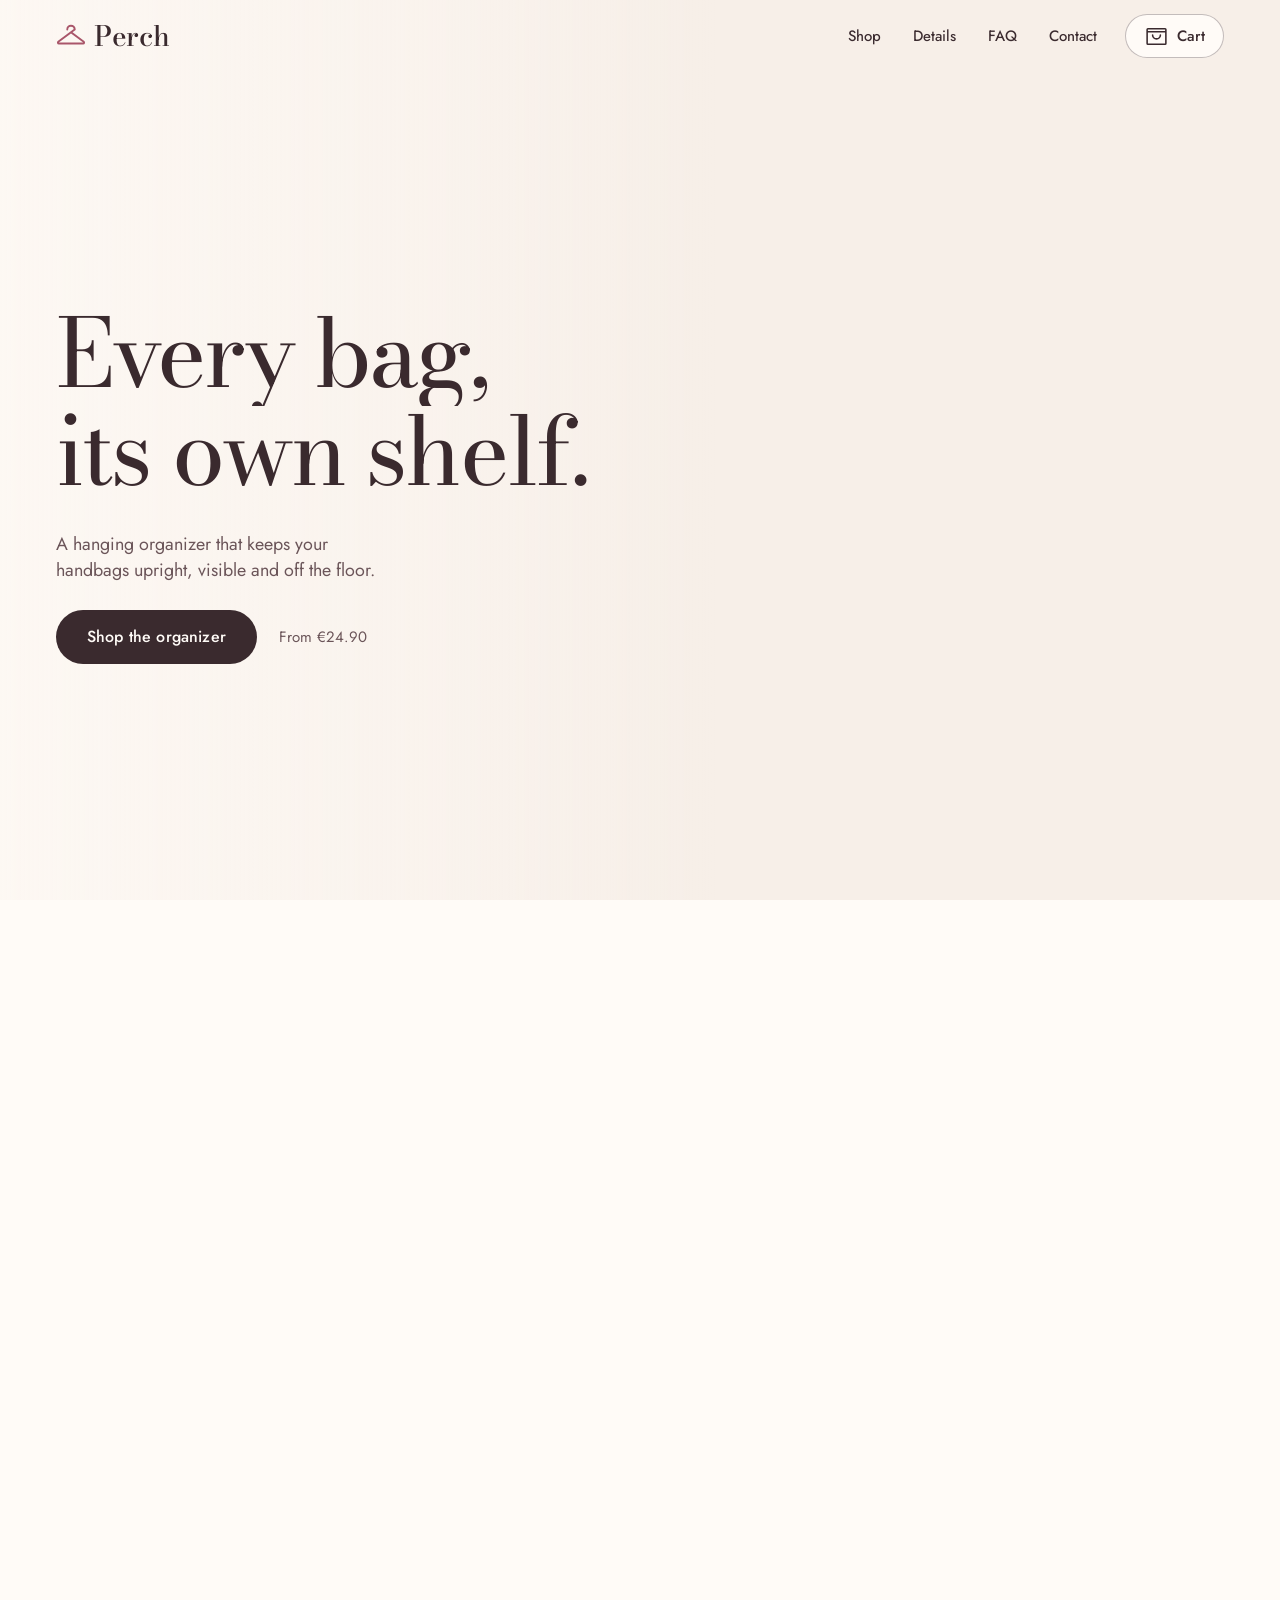
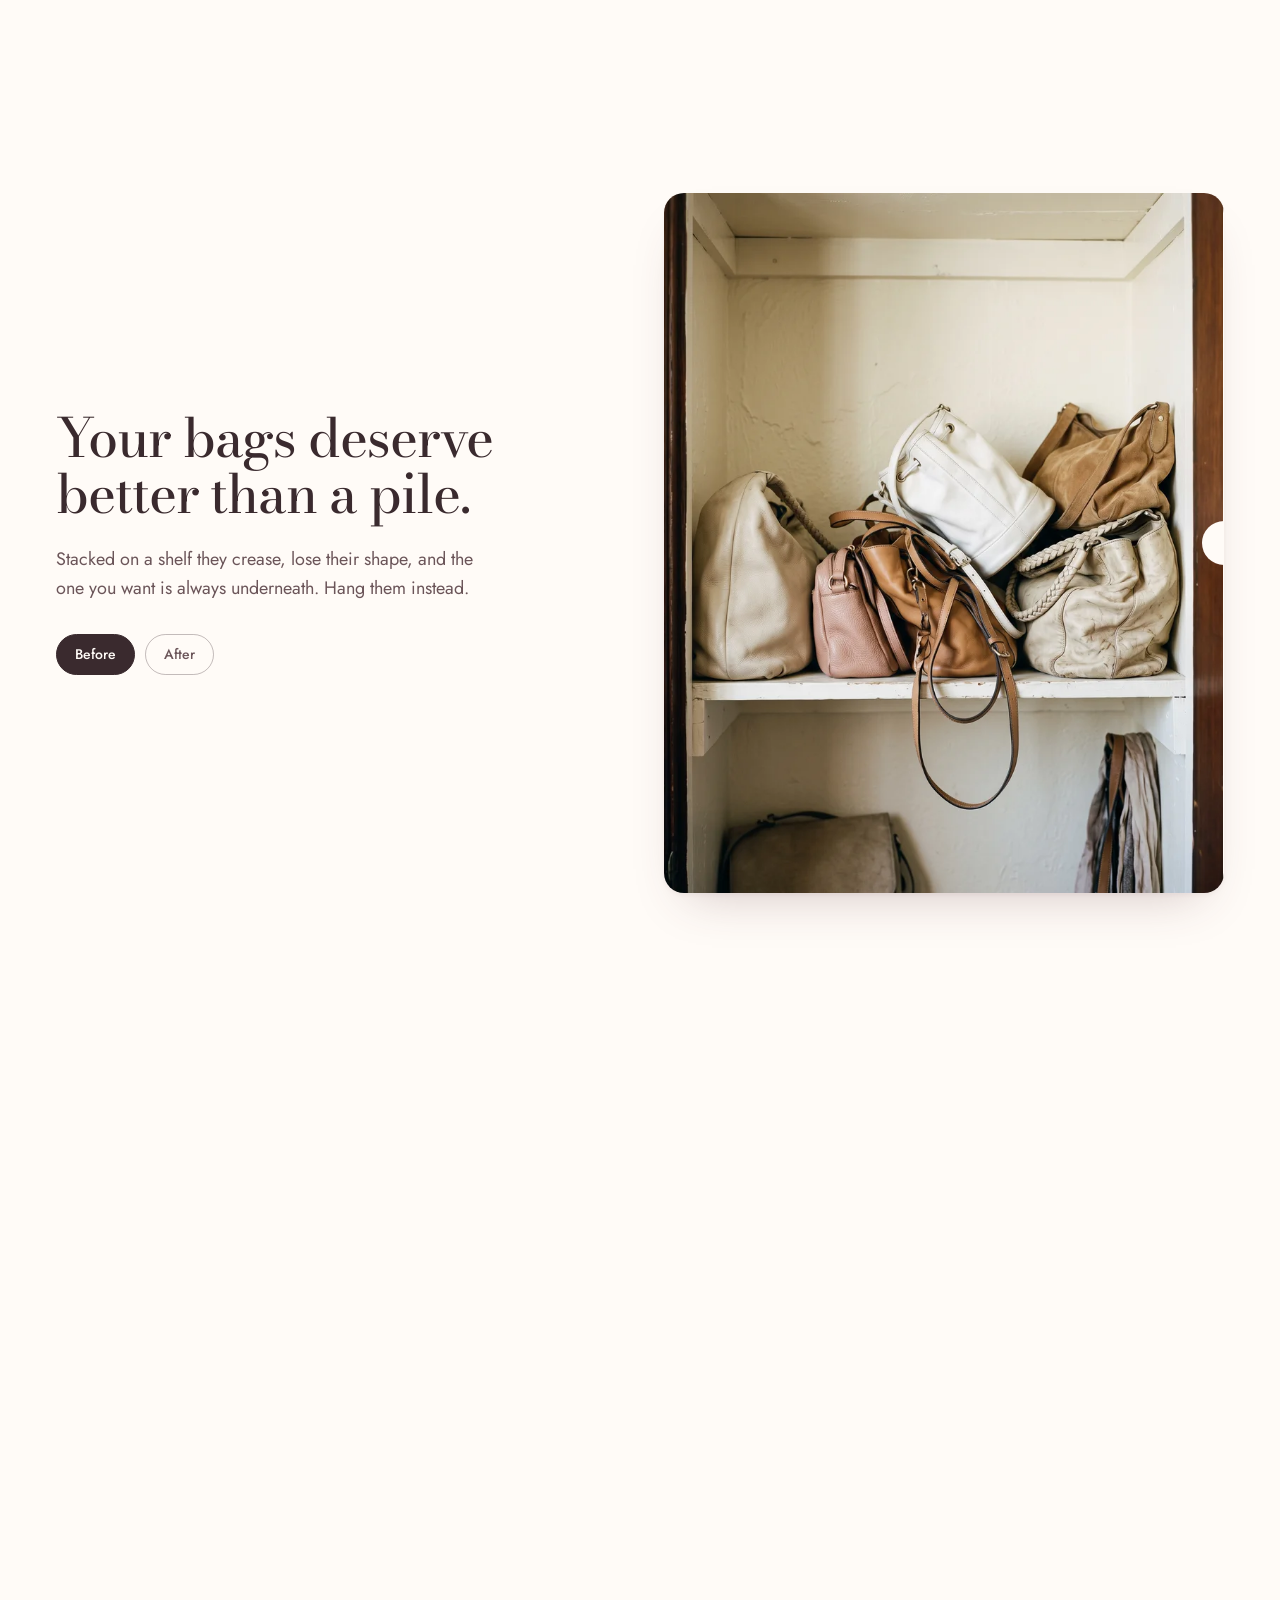
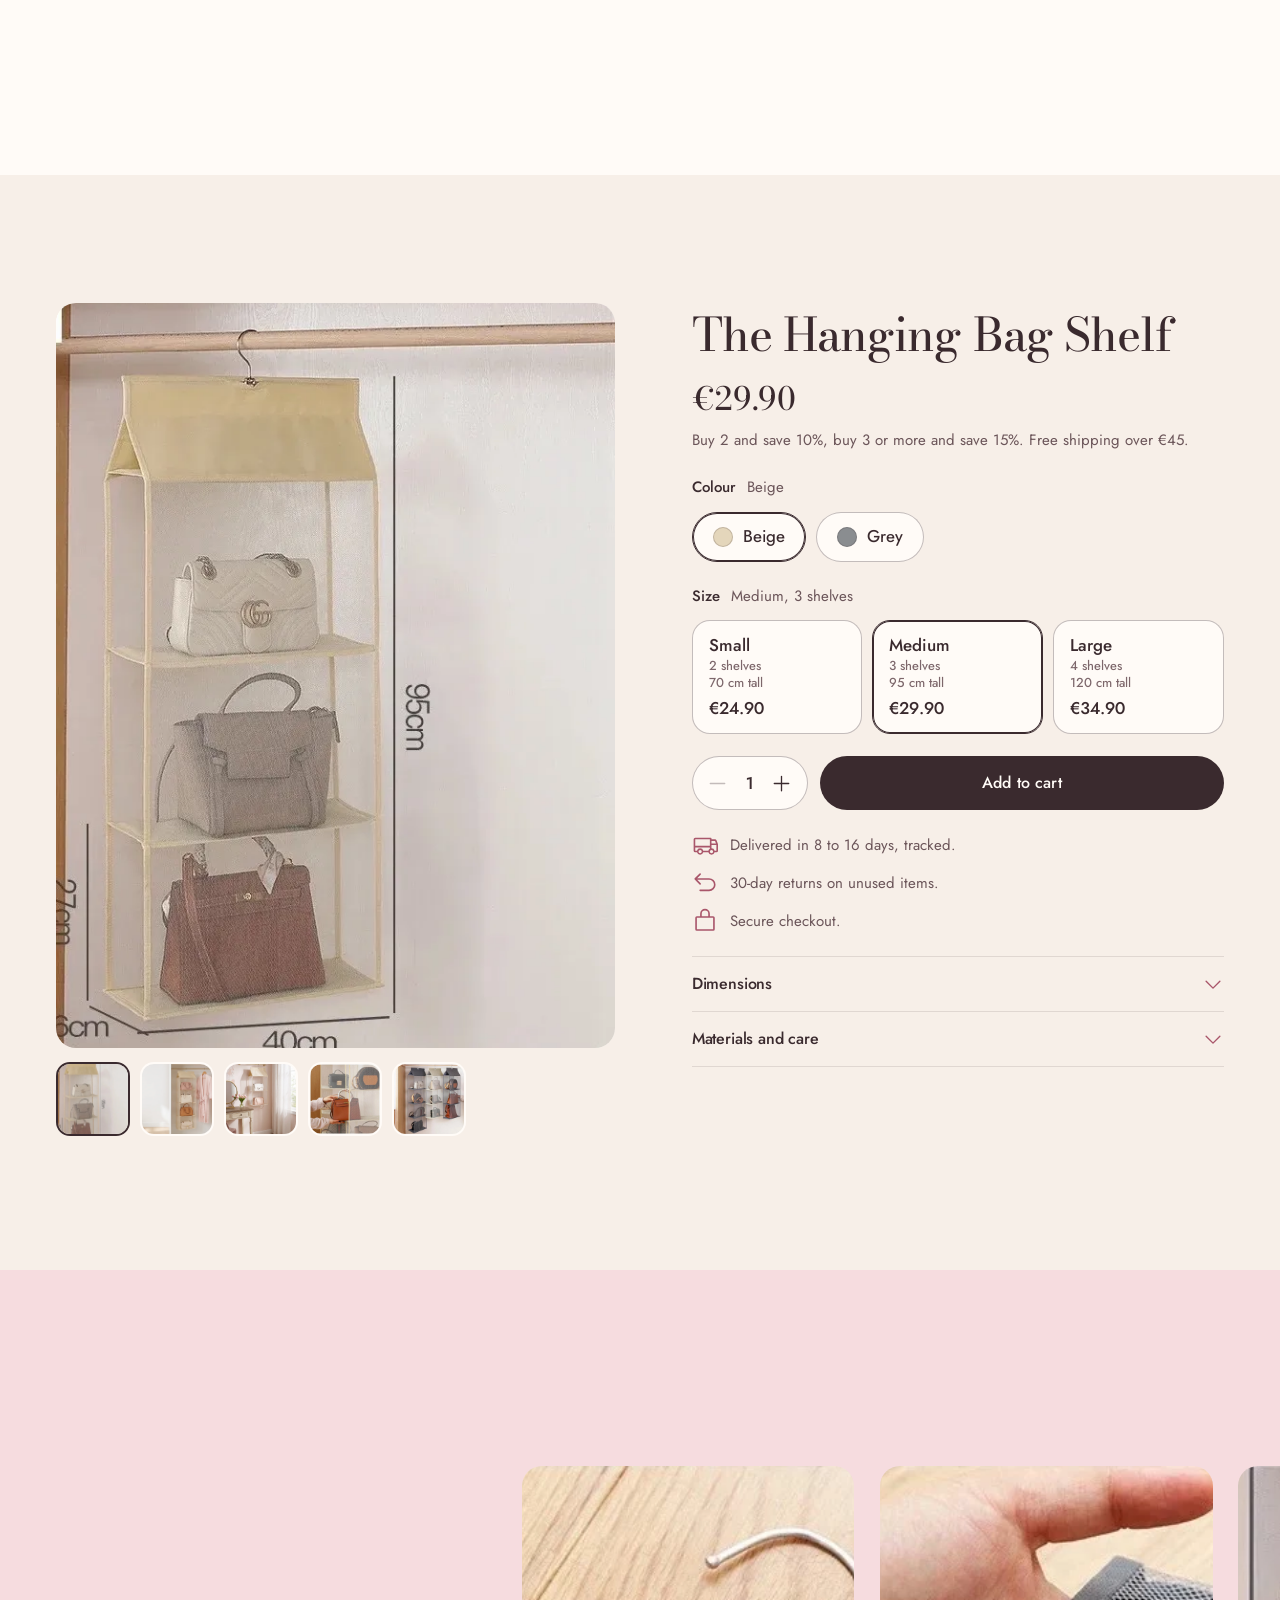
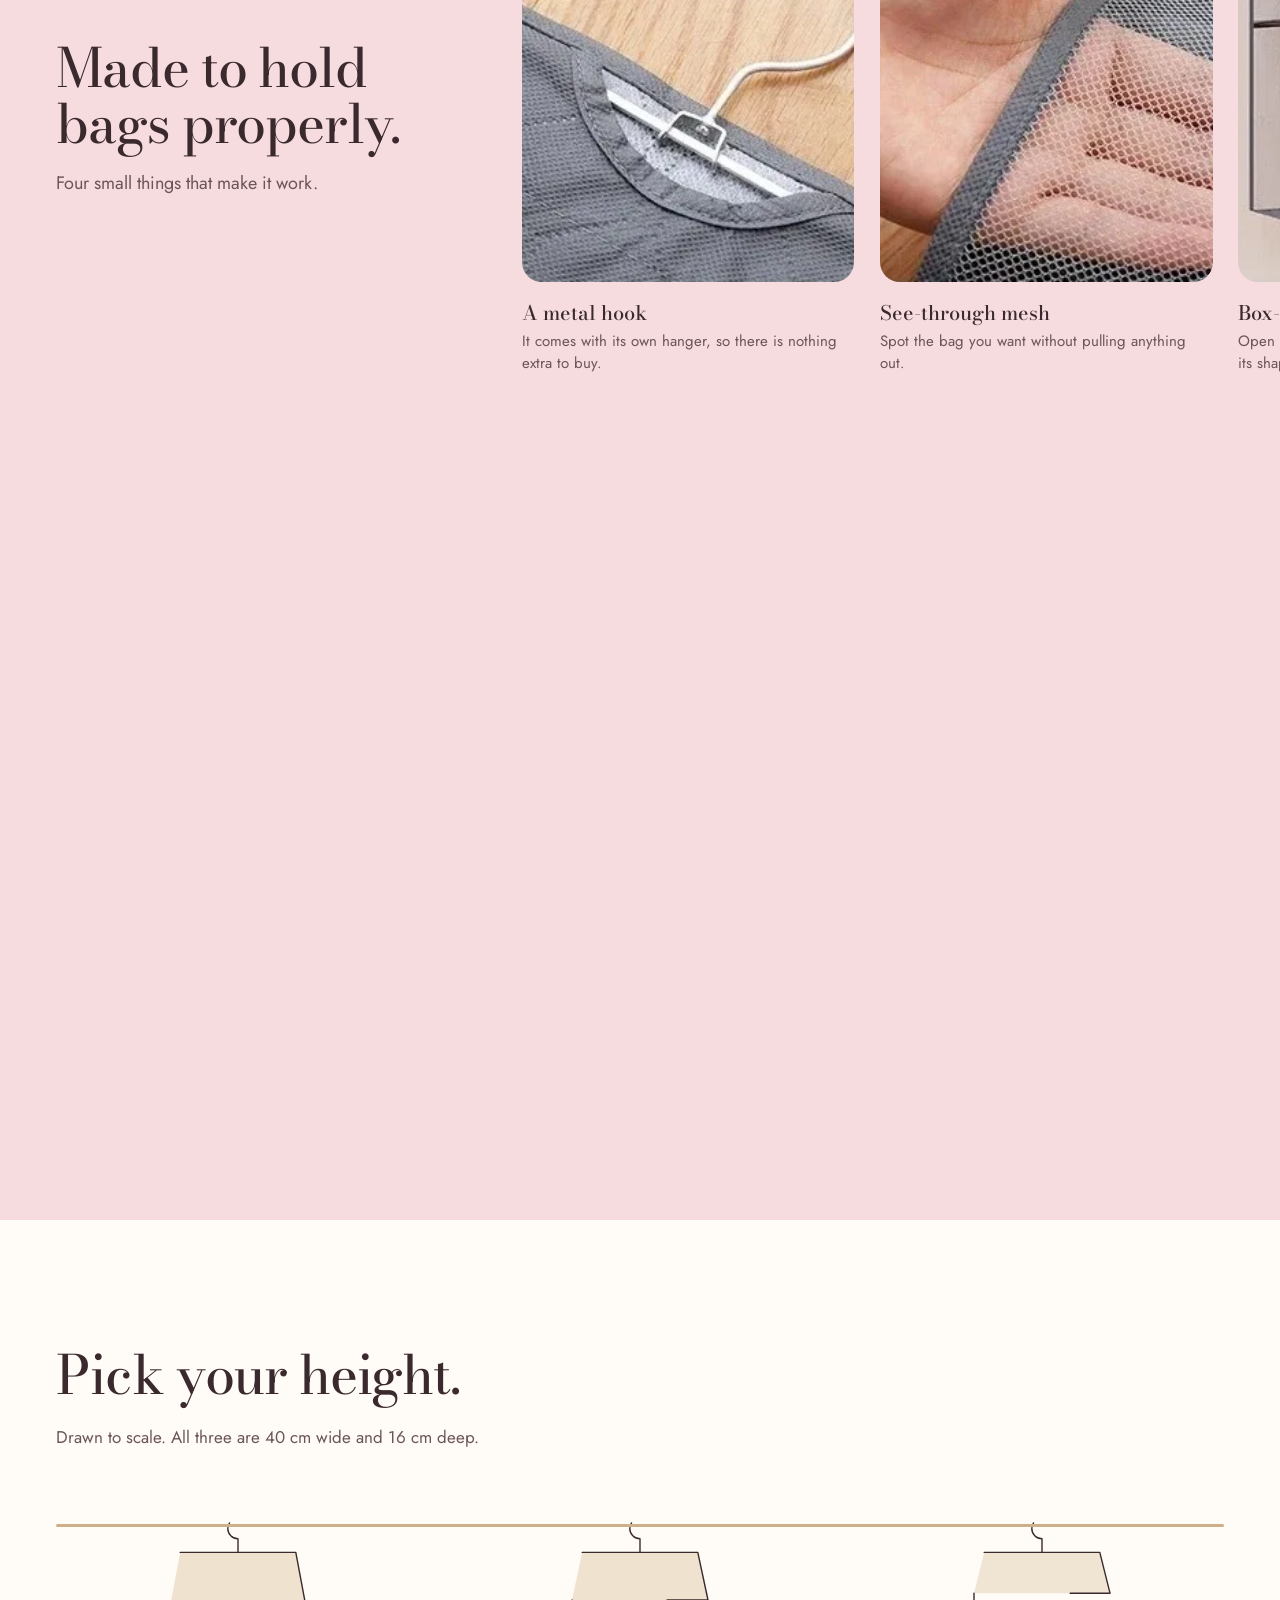
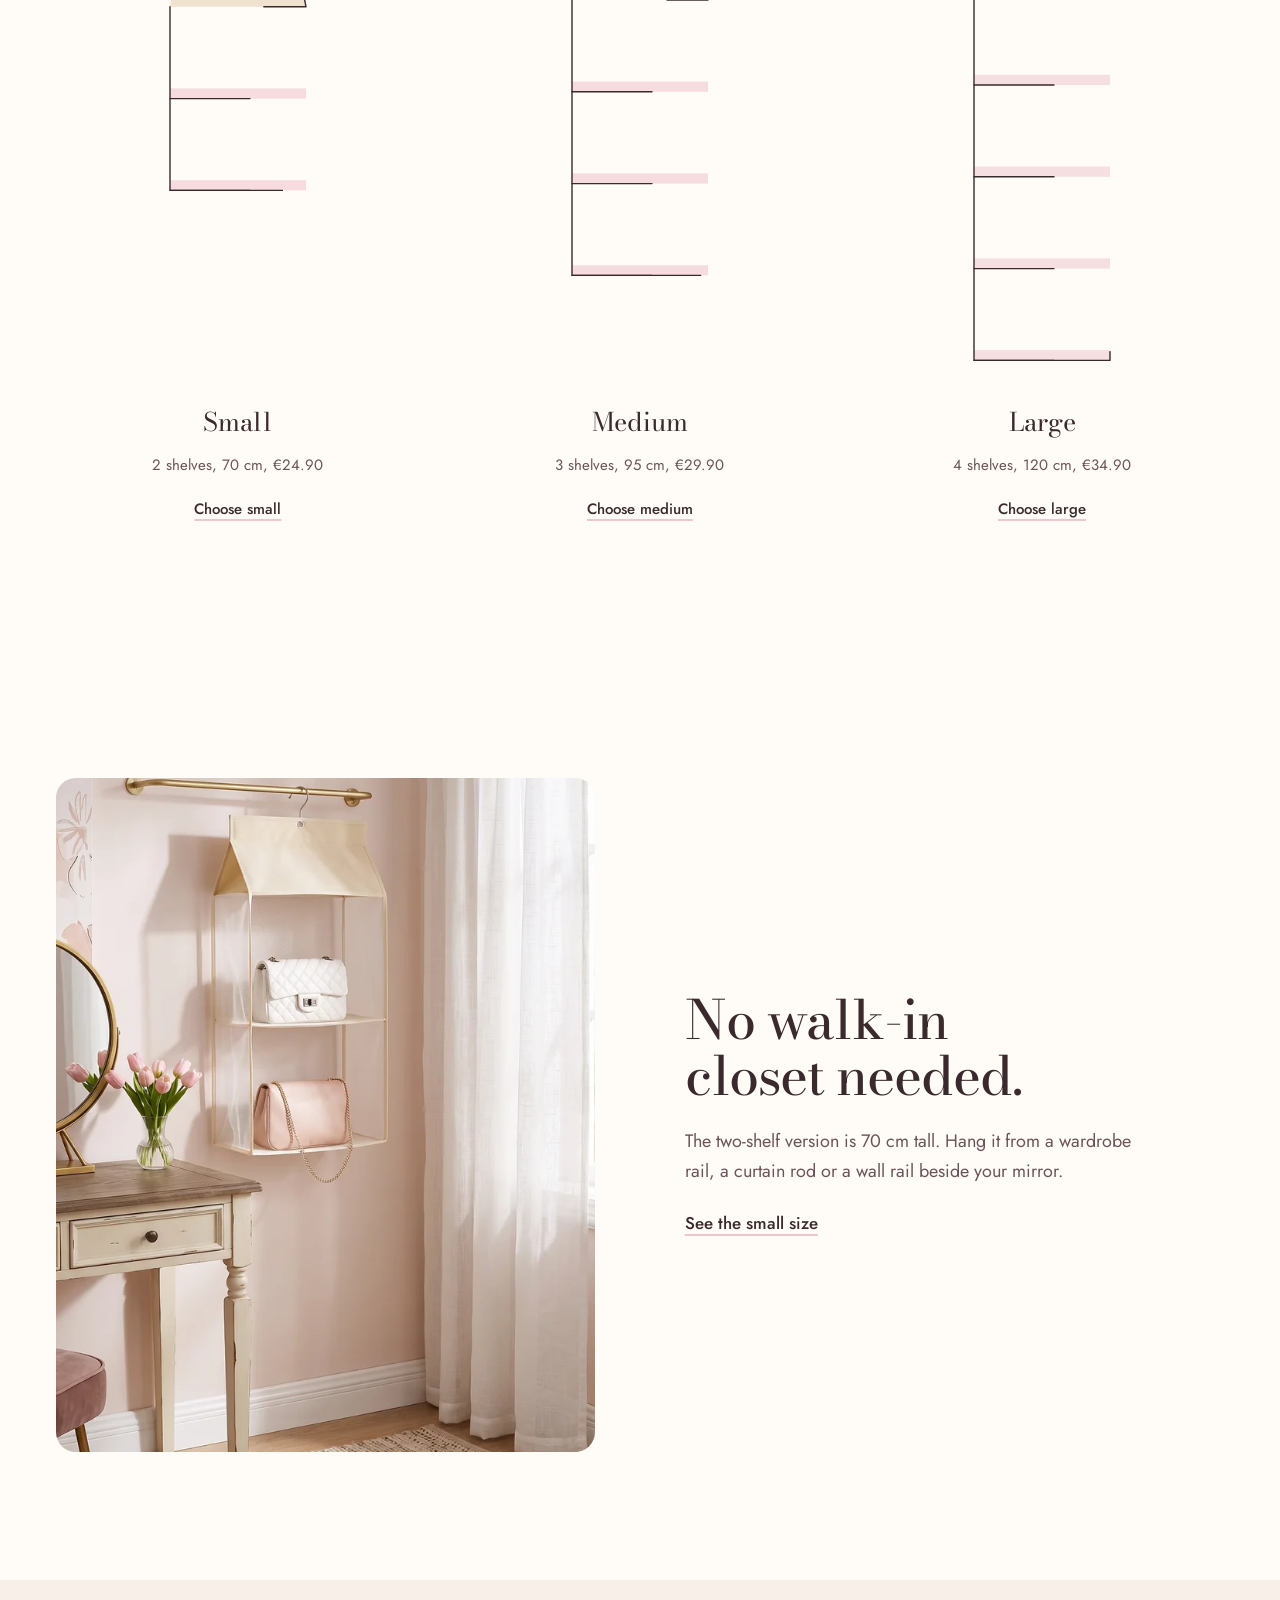
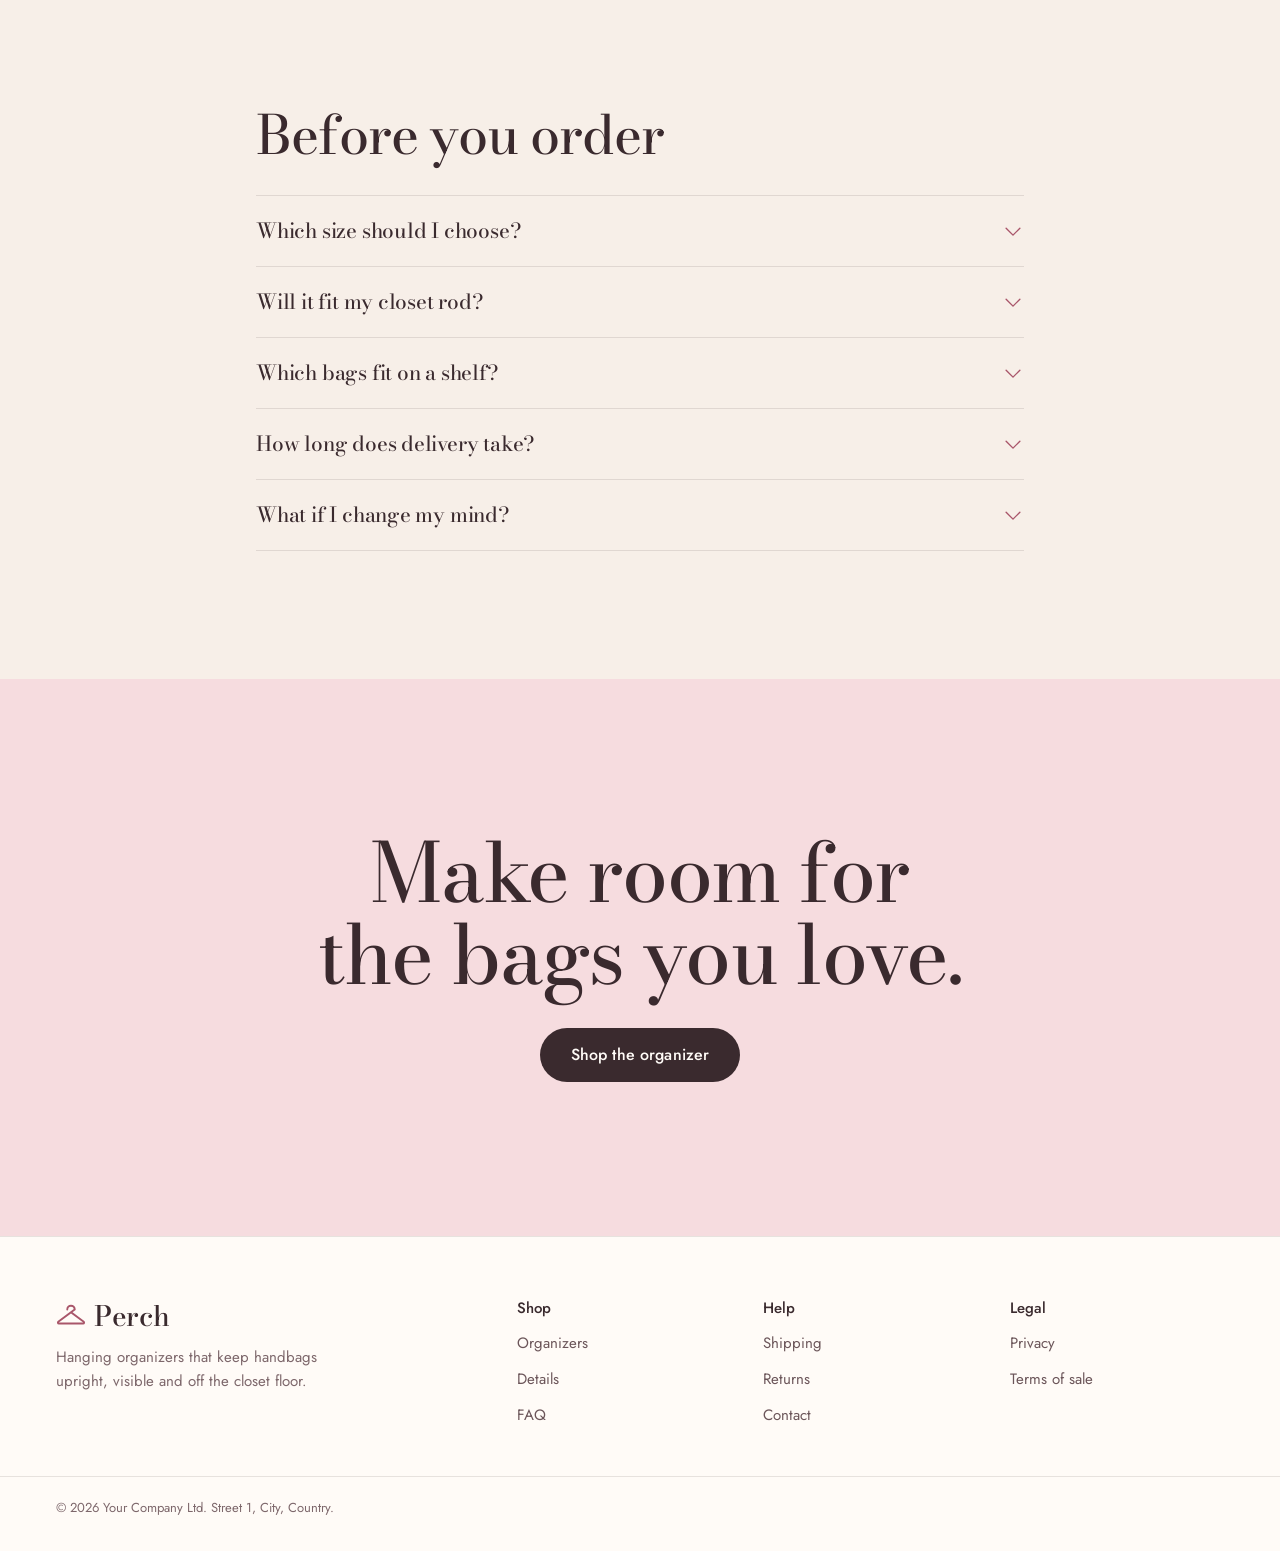
==== commit 7ef00336: "Finish Perch storefront redesign and smooth scrolling" ====
--- a/index.html
+++ b/index.html
@@ -3,19 +3,19 @@
 <head>
 <meta charset="utf-8">
 <meta name="viewport" content="width=device-width, initial-scale=1, viewport-fit=cover, interactive-widget=resizes-content">
-<meta name="color-scheme" content="light dark">
-<meta name="theme-color" media="(prefers-color-scheme: light)" content="#edefee">
-<meta name="theme-color" media="(prefers-color-scheme: dark)" content="#101312">
+<meta name="color-scheme" content="light">
+<meta name="theme-color" media="(prefers-color-scheme: light)" content="#fffbf7">
+<meta name="theme-color" media="(prefers-color-scheme: dark)" content="#fffbf7">
 <title>Perch | Hanging handbag organizers</title>
-<meta name="description" content="A hanging organizer that gives every handbag its own see-through shelf. Three sizes, two colours, ships to your door.">
+<meta name="description" content="A hanging organizer that gives every handbag its own see-through shelf. Three sizes, beige or grey.">
 
 <meta property="og:title" content="Perch | Hanging handbag organizers">
-<meta property="og:description" content="A hanging organizer that gives every handbag its own see-through shelf. Three sizes, two colours, ships to your door.">
+<meta property="og:description" content="A hanging organizer that gives every handbag its own see-through shelf. Three sizes, beige or grey.">
 <meta property="og:type" content="website">
-<meta property="og:image" content="assets/img/hero-closet.webp">
+<meta property="og:image" content="https://juceviciussimas-max.github.io/perch-store/assets/img/ai-hero.jpg">
 <link rel="icon" href="favicon.svg" type="image/svg+xml">
-<link rel="preload" href="assets/fonts/bricolage-latin.woff2" as="font" type="font/woff2" crossorigin>
-<link rel="preload" href="assets/fonts/geist-latin.woff2" as="font" type="font/woff2" crossorigin>
+<link rel="preload" href="assets/fonts/bodoni-latin.woff2" as="font" type="font/woff2" crossorigin>
+<link rel="preload" href="assets/fonts/jost-latin.woff2" as="font" type="font/woff2" crossorigin>
 <link rel="stylesheet" href="assets/css/style.css">
 <script>document.documentElement.classList.add('js')</script>
 </head>
@@ -39,19 +39,49 @@
   </div>
 </header>
 <main id="main">
-<section class="hero">
-  <div class="container hero__grid">
-    <div class="hero__copy">
-      <h1>Give every bag its own shelf.</h1>
-      <p class="lead">A hanging organizer that keeps handbags upright, visible and off the floor. Hooks over a standard closet rod.</p>
-      <div class="hero__cta">
-        <a class="btn btn--primary" href="#shop">Shop organizers</a>
-        <a class="btn btn--ghost" href="#details">See the details</a>
-      </div>
-    </div>
-    <figure class="hero__media">
-      <img src="assets/img/hero-closet.webp" width="800" height="800" alt="Three hanging organizers in grey and beige on a closet rod, each shelf holding a handbag" fetchpriority="high" decoding="async">
-    </figure>
+<section class="hero" data-hero aria-labelledby="hero-title">
+  <div class="hero__stage">
+    <picture class="hero__media" data-hero-media>
+      <source media="(max-width: 760px)" srcset="assets/img/ai-hero-1100.webp">
+      <img src="assets/img/ai-hero-1920.webp" width="1920" height="1072" alt="A beige four-shelf handbag organizer hanging on a gold rail in a cream and pink closet, each shelf holding one handbag" fetchpriority="high" decoding="async">
+    </picture>
+    <div class="hero__veil" aria-hidden="true"></div>
+    <div class="container hero__inner">
+      <div class="hero__copy" data-hero-copy>
+        <h1 id="hero-title" class="hero__title">
+          <span class="line"><span>Every bag,</span></span>
+          <span class="line"><span>its own shelf.</span></span>
+        </h1>
+        <p class="hero__lead">A hanging organizer that keeps your handbags upright, visible and off the floor.</p>
+        <div class="hero__cta">
+          <a class="btn btn--primary" href="#shop" data-scroll-to>Shop the organizer</a>
+          <span class="hero__price">From €24.90</span>
+        </div>
+      </div>
+      <p class="hero__after" data-hero-after aria-hidden="true">Four shelves.<br>Not one pile.</p>
+    </div>
+  </div>
+</section>
+
+<section class="ba" data-ba aria-labelledby="ba-title">
+  <div class="ba__stage">
+    <div class="container ba__grid">
+      <div class="ba__copy">
+        <h2 id="ba-title">Your bags deserve better than a pile.</h2>
+        <p>Stacked on a shelf they crease, lose their shape, and the one you want is always underneath. Hang them instead.</p>
+        <div class="ba__labels" aria-hidden="true">
+          <span class="ba__label is-active" data-ba-before>Before</span>
+          <span class="ba__label" data-ba-after>After</span>
+        </div>
+      </div>
+      <div class="ba__frame">
+        <img class="ba__img ba__img--before" src="assets/img/ai-clutter-800.webp" srcset="assets/img/ai-clutter-800.webp 800w, assets/img/ai-clutter-1400.webp 1400w" sizes="(max-width: 860px) 92vw, 46vw" width="800" height="993" alt="Handbags piled and slumped on a closet shelf, straps tangled" loading="lazy" decoding="async">
+        <div class="ba__after" data-ba-reveal>
+          <img class="ba__img" src="assets/img/ai-vanity-800.webp" srcset="assets/img/ai-vanity-800.webp 800w, assets/img/ai-vanity-1400.webp 1400w" sizes="(max-width: 860px) 92vw, 46vw" width="800" height="993" alt="A two-shelf beige organizer on a gold rail beside a vanity, holding a white and a pale pink handbag" loading="lazy" decoding="async">
+        </div>
+        <span class="ba__handle" data-ba-handle aria-hidden="true"></span>
+      </div>
+    </div>
   </div>
 </section>
 
@@ -59,23 +89,23 @@
   <div class="container shop__grid">
     <div class="gallery" data-gallery>
       <div class="gallery__main">
-        <img data-gallery-main src="assets/img/var-gray-m.webp" width="585" height="800" alt="Grey hanging organizer, medium, with three shelves" decoding="async">
+        <img data-gallery-main src="assets/img/var-beige-m.webp" width="585" height="800" alt="Beige hanging organizer, medium, three shelves" decoding="async">
       </div>
       <ul class="gallery__thumbs" data-gallery-thumbs aria-label="Product photos"></ul>
     </div>
 
     <div class="buybox" id="buybox" data-buybox>
-      <h2 id="product-title">Hanging Handbag Organizer</h2>
+      <h2 id="product-title">The Hanging Bag Shelf</h2>
       <p class="price"><span data-price>&nbsp;</span></p>
-      <p class="price-note">Shipping is calculated at checkout. Buy 2 and save 10%, buy 3 or more and save 15%.</p>
+      <p class="price-note">Buy 2 and save 10%, buy 3 or more and save 15%. Free shipping over €45.</p>
 
       <fieldset class="opt">
-        <legend>Colour: <span data-color-name>Grey</span></legend>
+        <legend>Colour <span data-color-name>Beige</span></legend>
         <div class="opt__row" data-color-options role="radiogroup" aria-label="Colour"></div>
       </fieldset>
 
       <fieldset class="opt">
-        <legend>Size: <span data-size-name>Medium</span></legend>
+        <legend>Size <span data-size-name>Medium</span></legend>
         <div class="opt__row opt__row--sizes" data-size-options role="radiogroup" aria-label="Size"></div>
       </fieldset>
 
@@ -91,7 +121,7 @@
       </div>
 
       <ul class="assure">
-        <li><svg class="icon " aria-hidden="true" focusable="false" width="1em" height="1em" xmlns="http://www.w3.org/2000/svg" viewBox="0 0 256 256" fill="currentColor"><path d="M255.42,117l-14-35A15.93,15.93,0,0,0,226.58,72H192V64a8,8,0,0,0-8-8H32A16,16,0,0,0,16,72V184a16,16,0,0,0,16,16H49a32,32,0,0,0,62,0h50a32,32,0,0,0,62,0h17a16,16,0,0,0,16-16V120A7.94,7.94,0,0,0,255.42,117ZM192,88h34.58l9.6,24H192ZM32,72H176v64H32ZM80,208a16,16,0,1,1,16-16A16,16,0,0,1,80,208Zm81-24H111a32,32,0,0,0-62,0H32V152H176v12.31A32.11,32.11,0,0,0,161,184Zm31,24a16,16,0,1,1,16-16A16,16,0,0,1,192,208Zm48-24H223a32.06,32.06,0,0,0-31-24V128h48Z"/></svg><span>Delivered in 8 to 16 days. Free shipping over €45.</span></li>
+        <li><svg class="icon " aria-hidden="true" focusable="false" width="1em" height="1em" xmlns="http://www.w3.org/2000/svg" viewBox="0 0 256 256" fill="currentColor"><path d="M255.42,117l-14-35A15.93,15.93,0,0,0,226.58,72H192V64a8,8,0,0,0-8-8H32A16,16,0,0,0,16,72V184a16,16,0,0,0,16,16H49a32,32,0,0,0,62,0h50a32,32,0,0,0,62,0h17a16,16,0,0,0,16-16V120A7.94,7.94,0,0,0,255.42,117ZM192,88h34.58l9.6,24H192ZM32,72H176v64H32ZM80,208a16,16,0,1,1,16-16A16,16,0,0,1,80,208Zm81-24H111a32,32,0,0,0-62,0H32V152H176v12.31A32.11,32.11,0,0,0,161,184Zm31,24a16,16,0,1,1,16-16A16,16,0,0,1,192,208Zm48-24H223a32.06,32.06,0,0,0-31-24V128h48Z"/></svg><span>Delivered in 8 to 16 days, tracked.</span></li>
         <li><svg class="icon " aria-hidden="true" focusable="false" width="1em" height="1em" xmlns="http://www.w3.org/2000/svg" viewBox="0 0 256 256" fill="currentColor"><path d="M232,144a64.07,64.07,0,0,1-64,64H80a8,8,0,0,1,0-16h88a48,48,0,0,0,0-96H51.31l34.35,34.34a8,8,0,0,1-11.32,11.32l-48-48a8,8,0,0,1,0-11.32l48-48A8,8,0,0,1,85.66,45.66L51.31,80H168A64.07,64.07,0,0,1,232,144Z"/></svg><span>30-day returns on unused items.</span></li>
         <li><svg class="icon " aria-hidden="true" focusable="false" width="1em" height="1em" xmlns="http://www.w3.org/2000/svg" viewBox="0 0 256 256" fill="currentColor"><path d="M208,80H176V56a48,48,0,0,0-96,0V80H48A16,16,0,0,0,32,96V208a16,16,0,0,0,16,16H208a16,16,0,0,0,16-16V96A16,16,0,0,0,208,80ZM96,56a32,32,0,0,1,64,0V80H96ZM208,208H48V96H208V208Z"/></svg><span>Secure checkout.</span></li>
       </ul>
@@ -107,61 +137,69 @@
           </div></div></div>
         </div>
         <div class="acc__item">
-          <h3><button class="acc__btn" type="button" aria-expanded="false" aria-controls="acc-mat">Materials<span class="acc__icon"><svg class="icon " aria-hidden="true" focusable="false" width="1em" height="1em" xmlns="http://www.w3.org/2000/svg" viewBox="0 0 256 256" fill="currentColor"><path d="M213.66,101.66l-80,80a8,8,0,0,1-11.32,0l-80-80A8,8,0,0,1,53.66,90.34L128,164.69l74.34-74.35a8,8,0,0,1,11.32,11.32Z"/></svg></span></button></h3>
-          <div class="acc__panel" id="acc-mat" role="region"><div><p>Printed non-woven fabric with see-through mesh panels and a metal hanger. It folds flat when you are not using it. Wipe with a damp cloth, do not machine wash.</p></div></div>
-        </div>
-      </div>
-    </div>
-  </div>
-</section>
-
-<section class="section bento-sec" id="details" aria-labelledby="details-title">
+          <h3><button class="acc__btn" type="button" aria-expanded="false" aria-controls="acc-mat">Materials and care<span class="acc__icon"><svg class="icon " aria-hidden="true" focusable="false" width="1em" height="1em" xmlns="http://www.w3.org/2000/svg" viewBox="0 0 256 256" fill="currentColor"><path d="M213.66,101.66l-80,80a8,8,0,0,1-11.32,0l-80-80A8,8,0,0,1,53.66,90.34L128,164.69l74.34-74.35a8,8,0,0,1,11.32,11.32Z"/></svg></span></button></h3>
+          <div class="acc__panel" id="acc-mat" role="region"><div><p>Printed non-woven fabric, see-through mesh panels and a metal hanger. Folds flat when you are not using it. Wipe with a damp cloth, do not machine wash.</p></div></div>
+        </div>
+      </div>
+    </div>
+  </div>
+</section>
+
+<section class="details" id="details" data-details aria-labelledby="details-title">
+  <div class="details__pin">
+    <div class="details__track" data-details-track>
+      <div class="details__intro">
+        <h2 id="details-title">Made to hold bags properly.</h2>
+        <p>Four small things that make it work.</p>
+      </div>
+      <figure class="detail">
+        <img src="assets/img/detail-hanger.webp" width="320" height="304" alt="Metal hanger clipped to the top flap of the organizer" loading="lazy" decoding="async">
+        <figcaption><strong>A metal hook</strong><span>It comes with its own hanger, so there is nothing extra to buy.</span></figcaption>
+      </figure>
+      <figure class="detail">
+        <img src="assets/img/detail-mesh.webp" width="320" height="304" alt="Close-up of the fine see-through mesh panel held against a hand" loading="lazy" decoding="async">
+        <figcaption><strong>See-through mesh</strong><span>Spot the bag you want without pulling anything out.</span></figcaption>
+      </figure>
+      <figure class="detail">
+        <img src="assets/img/detail-box.webp" width="320" height="305" alt="Two shelves holding a taupe handbag and a red bucket bag" loading="lazy" decoding="async">
+        <figcaption><strong>Box-shaped shelves</strong><span>Open shelves, 27 cm high each, so a bag keeps its shape.</span></figcaption>
+      </figure>
+      <figure class="detail">
+        <img src="assets/img/close-up.webp" width="800" height="800" alt="A hand placing a leather handbag onto a beige mesh shelf" loading="lazy" decoding="async">
+        <figcaption><strong>Lift one out</strong><span>Every shelf is open at the front. The rest stay where they are.</span></figcaption>
+      </figure>
+    </div>
+  </div>
+</section>
+
+<section class="section sizes" id="sizes" aria-labelledby="sizes-title">
   <div class="container">
-    <h2 id="details-title" class="section__title">A closer look</h2>
-    <div class="bento">
-      <div class="bento__cell bento__cell--lead" data-reveal>
-        <h3>One bag, one shelf.</h3>
-        <p>No stacking and no crushed corners. Each bag keeps its shape and stays easy to reach.</p>
-      </div>
-      <figure class="bento__cell bento__cell--img" data-reveal>
-        <img src="assets/img/detail-hanger.webp" width="320" height="304" alt="Metal hanger clipped to the top flap of the organizer" loading="lazy" decoding="async">
-        <figcaption><strong>Metal hook</strong><span>Comes with its own hanger, so there is nothing extra to buy.</span></figcaption>
-      </figure>
-      <figure class="bento__cell bento__cell--img" data-reveal>
-        <img src="assets/img/detail-mesh.webp" width="320" height="304" alt="Close-up of the dense see-through mesh panel held against a hand" loading="lazy" decoding="async">
-        <figcaption><strong>See-through mesh</strong><span>Spot the bag you want without pulling anything out.</span></figcaption>
-      </figure>
-      <figure class="bento__cell bento__cell--img" data-reveal>
-        <img src="assets/img/detail-fabric.webp" width="320" height="305" alt="Grey non-woven fabric with a printed diamond pattern" loading="lazy" decoding="async">
-        <figcaption><strong>Printed fabric</strong><span>Light non-woven fabric with a diamond pattern.</span></figcaption>
-      </figure>
-      <figure class="bento__cell bento__cell--img" data-reveal>
-        <img src="assets/img/detail-box.webp" width="320" height="305" alt="Two shelves holding a taupe handbag and a red bucket bag" loading="lazy" decoding="async">
-        <figcaption><strong>Box shape</strong><span>Open shelves, 27 cm high each, hold the bag's shape.</span></figcaption>
-      </figure>
-    </div>
-  </div>
-</section>
-
-<section class="section band" aria-labelledby="band-title">
-  <div class="container">
-    <figure class="band__media" data-reveal-clip>
-      <img src="assets/img/in-use.webp" width="800" height="800" alt="A person lifting a brown handbag out of a grey organizer without moving the other bags" loading="lazy" decoding="async">
+    <h2 id="sizes-title" class="section__title">Pick your height.</h2>
+    <p class="sizes__lead">Drawn to scale. All three are 40 cm wide and 16 cm deep.</p>
+    <div class="sizes__row" data-sizes></div>
+  </div>
+</section>
+
+<section class="section editorial" aria-labelledby="ed-title">
+  <div class="container editorial__grid">
+    <figure class="editorial__media" data-parallax>
+      <img src="assets/img/ai-vanity-800.webp" srcset="assets/img/ai-vanity-800.webp 800w, assets/img/ai-vanity-1400.webp 1400w" sizes="(max-width: 860px) 92vw, 50vw" width="800" height="993" alt="A small two-shelf organizer hanging beside a cream vanity in a blush pink bedroom" loading="lazy" decoding="async">
     </figure>
-    <div class="band__copy">
-      <h2 id="band-title">Take one bag out. The rest stay put.</h2>
-      <p>Every shelf is open at the front. You lift a bag straight out without disturbing its neighbours.</p>
+    <div class="editorial__copy">
+      <h2 id="ed-title">No walk-in closet needed.</h2>
+      <p>The two-shelf version is 70 cm tall. Hang it from a wardrobe rail, a curtain rod or a wall rail beside your mirror.</p>
+      <a class="text-link" href="#shop" data-scroll-to data-pick-size="s">See the small size</a>
     </div>
   </div>
 </section>
 
 <section class="section faq" id="faq" aria-labelledby="faq-title">
   <div class="container faq__wrap">
-    <h2 id="faq-title" class="section__title">Questions before you order</h2>
+    <h2 id="faq-title" class="section__title">Before you order</h2>
     <div class="acc" data-acc>
       <div class="acc__item">
         <h3><button class="acc__btn" type="button" aria-expanded="false" aria-controls="q1">Which size should I choose?<span class="acc__icon"><svg class="icon " aria-hidden="true" focusable="false" width="1em" height="1em" xmlns="http://www.w3.org/2000/svg" viewBox="0 0 256 256" fill="currentColor"><path d="M213.66,101.66l-80,80a8,8,0,0,1-11.32,0l-80-80A8,8,0,0,1,53.66,90.34L128,164.69l74.34-74.35a8,8,0,0,1,11.32,11.32Z"/></svg></span></button></h3>
-        <div class="acc__panel" id="q1" role="region"><div><p>Count the bags you want to store and measure the free space below your rod. Small is 70 cm tall with 2 shelves, Medium is 95 cm with 3 shelves, Large is 120 cm with 4 shelves. All are 40 cm wide and 16 cm deep.</p></div></div>
+        <div class="acc__panel" id="q1" role="region"><div><p>Count the bags you want to store and measure the free space below your rod. Small is 70 cm tall with 2 shelves, Medium is 95 cm with 3 shelves, Large is 120 cm with 4 shelves.</p></div></div>
       </div>
       <div class="acc__item">
         <h3><button class="acc__btn" type="button" aria-expanded="false" aria-controls="q2">Will it fit my closet rod?<span class="acc__icon"><svg class="icon " aria-hidden="true" focusable="false" width="1em" height="1em" xmlns="http://www.w3.org/2000/svg" viewBox="0 0 256 256" fill="currentColor"><path d="M213.66,101.66l-80,80a8,8,0,0,1-11.32,0l-80-80A8,8,0,0,1,53.66,90.34L128,164.69l74.34-74.35a8,8,0,0,1,11.32,11.32Z"/></svg></span></button></h3>
@@ -173,27 +211,20 @@
       </div>
       <div class="acc__item">
         <h3><button class="acc__btn" type="button" aria-expanded="false" aria-controls="q4">How long does delivery take?<span class="acc__icon"><svg class="icon " aria-hidden="true" focusable="false" width="1em" height="1em" xmlns="http://www.w3.org/2000/svg" viewBox="0 0 256 256" fill="currentColor"><path d="M213.66,101.66l-80,80a8,8,0,0,1-11.32,0l-80-80A8,8,0,0,1,53.66,90.34L128,164.69l74.34-74.35a8,8,0,0,1,11.32,11.32Z"/></svg></span></button></h3>
-        <div class="acc__panel" id="q4" role="region"><div><p>Delivery takes 8 to 16 days. Orders ship from an overseas warehouse, and you get a tracking link by email as soon as your parcel is on its way. <a href="shipping.html">Read the shipping details</a>.</p></div></div>
-      </div>
-      <div class="acc__item">
-        <h3><button class="acc__btn" type="button" aria-expanded="false" aria-controls="q5">Does it fold away?<span class="acc__icon"><svg class="icon " aria-hidden="true" focusable="false" width="1em" height="1em" xmlns="http://www.w3.org/2000/svg" viewBox="0 0 256 256" fill="currentColor"><path d="M213.66,101.66l-80,80a8,8,0,0,1-11.32,0l-80-80A8,8,0,0,1,53.66,90.34L128,164.69l74.34-74.35a8,8,0,0,1,11.32,11.32Z"/></svg></span></button></h3>
-        <div class="acc__panel" id="q5" role="region"><div><p>Yes. It folds flat when you are not using it, which also makes it easy to pack if you move.</p></div></div>
-      </div>
-      <div class="acc__item">
-        <h3><button class="acc__btn" type="button" aria-expanded="false" aria-controls="q6">What if I change my mind?<span class="acc__icon"><svg class="icon " aria-hidden="true" focusable="false" width="1em" height="1em" xmlns="http://www.w3.org/2000/svg" viewBox="0 0 256 256" fill="currentColor"><path d="M213.66,101.66l-80,80a8,8,0,0,1-11.32,0l-80-80A8,8,0,0,1,53.66,90.34L128,164.69l74.34-74.35a8,8,0,0,1,11.32,11.32Z"/></svg></span></button></h3>
-        <div class="acc__panel" id="q6" role="region"><div><p>You can return an unused organizer within 30 days of delivery. If it arrives damaged or is not as described, we replace it or refund you. <a href="returns.html">See how returns work</a>.</p></div></div>
-      </div>
-    </div>
-  </div>
-</section>
-
-<section class="section closer" aria-labelledby="closer-title">
-  <div class="container">
-    <div class="closer__panel" data-reveal>
-      <h2 id="closer-title">Clear the closet floor.</h2>
-      <p>Three sizes, two colours, from €24.90.</p>
-      <a class="btn btn--primary" href="#shop">Shop organizers</a>
-    </div>
+        <div class="acc__panel" id="q4" role="region"><div><p>Delivery takes 8 to 16 days. Orders ship from an overseas warehouse and you get a tracking link by email as soon as your parcel is on its way. <a href="shipping.html">Shipping details</a>.</p></div></div>
+      </div>
+      <div class="acc__item">
+        <h3><button class="acc__btn" type="button" aria-expanded="false" aria-controls="q5">What if I change my mind?<span class="acc__icon"><svg class="icon " aria-hidden="true" focusable="false" width="1em" height="1em" xmlns="http://www.w3.org/2000/svg" viewBox="0 0 256 256" fill="currentColor"><path d="M213.66,101.66l-80,80a8,8,0,0,1-11.32,0l-80-80A8,8,0,0,1,53.66,90.34L128,164.69l74.34-74.35a8,8,0,0,1,11.32,11.32Z"/></svg></span></button></h3>
+        <div class="acc__panel" id="q5" role="region"><div><p>Return an unused organizer within 30 days of delivery. If it arrives damaged or not as described, we replace it or refund you. <a href="returns.html">How returns work</a>.</p></div></div>
+      </div>
+    </div>
+  </div>
+</section>
+
+<section class="closer" aria-labelledby="closer-title">
+  <div class="container closer__inner">
+    <h2 id="closer-title">Make room for the bags you love.</h2>
+    <a class="btn btn--primary" href="#shop" data-scroll-to>Shop the organizer</a>
   </div>
 </section>
 
@@ -253,6 +284,8 @@
 <div class="sr-only" aria-live="polite" data-live></div>
 <script src="assets/js/config.js"></script>
 <script src="assets/js/app.js"></script>
+<script src="assets/vendor/gsap.min.js"></script>
+<script src="assets/vendor/ScrollTrigger.min.js"></script>
 <script src="assets/js/home.js"></script>
 </body>
 </html>
--- a/assets/css/style.css
+++ b/assets/css/style.css
@@ -1,505 +1,337 @@
-/* Perch store. One theme (light, dark by system), one accent, one radius system:
-   surfaces 16px, controls 12px. Motion: ease-out curves, press scale 0.97, nothing slower than ~300ms in UI. */
-
-@font-face {
-  font-family: "Bricolage Grotesque";
-  src: url("../fonts/bricolage-latin.woff2") format("woff2");
-  font-weight: 200 800;
-  font-display: swap;
-  unicode-range: U+0000-00FF, U+0131, U+0152-0153, U+02BB-02BC, U+02C6, U+02DA, U+02DC, U+0304, U+0308, U+0329, U+2000-206F, U+20AC, U+2122, U+2191, U+2193, U+2212, U+2215, U+FEFF, U+FFFD;
-}
-@font-face {
-  font-family: "Bricolage Grotesque";
-  src: url("../fonts/bricolage-latin-ext.woff2") format("woff2");
-  font-weight: 200 800;
-  font-display: swap;
-  unicode-range: U+0100-02BA, U+02BD-02C5, U+02C7-02CC, U+02CE-02D7, U+02DD-02FF, U+0304, U+0308, U+0329, U+1D00-1DBF, U+1E00-1E9F, U+1EF2-1EFF, U+2020, U+20A0-20AB, U+20AD-20C0, U+2113, U+2C60-2C7F, U+A720-A7FF;
-}
-@font-face {
-  font-family: "Geist";
-  src: url("../fonts/geist-latin.woff2") format("woff2");
-  font-weight: 100 900;
-  font-display: swap;
-  unicode-range: U+0000-00FF, U+0131, U+0152-0153, U+02BB-02BC, U+02C6, U+02DA, U+02DC, U+0304, U+0308, U+0329, U+2000-206F, U+20AC, U+2122, U+2191, U+2193, U+2212, U+2215, U+FEFF, U+FFFD;
-}
-@font-face {
-  font-family: "Geist";
-  src: url("../fonts/geist-latin-ext.woff2") format("woff2");
-  font-weight: 100 900;
-  font-display: swap;
-  unicode-range: U+0100-02BA, U+02BD-02C5, U+02C7-02CC, U+02CE-02D7, U+02DD-02FF, U+0304, U+0308, U+0329, U+1D00-1DBF, U+1E00-1E9F, U+1EF2-1EFF, U+2020, U+20A0-20AB, U+20AD-20C0, U+2113, U+2C60-2C7F, U+A720-A7FF;
-}
+/* Perch. Warm white, cream and baby pink with plum-brown ink. Bodoni Moda for display, Jost for text.
+   Radius rule: interactive controls are pills, photos and panels are 20px. One accent family (blush/rose). */
+
+@font-face { font-family: "Bodoni Moda"; src: url("../fonts/bodoni-latin.woff2") format("woff2"); font-weight: 400 900; font-style: normal; font-display: swap; unicode-range: U+0000-00FF, U+0131, U+0152-0153, U+02BB-02BC, U+02C6, U+02DA, U+02DC, U+0304, U+0308, U+0329, U+2000-206F, U+20AC, U+2122, U+2191, U+2193, U+2212, U+2215, U+FEFF, U+FFFD; }
+@font-face { font-family: "Bodoni Moda"; src: url("../fonts/bodoni-latin-ext.woff2") format("woff2"); font-weight: 400 900; font-style: normal; font-display: swap; unicode-range: U+0100-02BA, U+02BD-02C5, U+02C7-02CC, U+02CE-02D7, U+02DD-02FF, U+1E00-1E9F, U+20A0-20AB, U+20AD-20C0, U+2C60-2C7F, U+A720-A7FF; }
+@font-face { font-family: "Bodoni Moda"; src: url("../fonts/bodoni-latin-italic.woff2") format("woff2"); font-weight: 400 900; font-style: italic; font-display: swap; unicode-range: U+0000-00FF, U+2000-206F, U+20AC; }
+@font-face { font-family: "Jost"; src: url("../fonts/jost-latin.woff2") format("woff2"); font-weight: 100 900; font-display: swap; unicode-range: U+0000-00FF, U+0131, U+0152-0153, U+02BB-02BC, U+02C6, U+02DA, U+02DC, U+0304, U+0308, U+0329, U+2000-206F, U+20AC, U+2122, U+2191, U+2193, U+2212, U+2215, U+FEFF, U+FFFD; }
+@font-face { font-family: "Jost"; src: url("../fonts/jost-latin-ext.woff2") format("woff2"); font-weight: 100 900; font-display: swap; unicode-range: U+0100-02BA, U+02BD-02C5, U+02C7-02CC, U+02CE-02D7, U+02DD-02FF, U+1E00-1E9F, U+20A0-20AB, U+20AD-20C0, U+2C60-2C7F, U+A720-A7FF; }
 
 :root {
-  color-scheme: light dark;
-
-  --bg: #edefee;
-  --surface: #ffffff;
-  --surface-2: #e1e5e3;
-  --ink: #141817;
-  --ink-2: #444c49;
-  --muted: #5a625f;
-  --line: rgba(20, 24, 23, 0.12);
-  --line-strong: rgba(20, 24, 23, 0.34);
-  --accent: #d63b1e;
-  --accent-hover: #bd3118;
-  --accent-fg: #ffffff;
-  --danger: #b3261e;
-  --shadow: 0 1px 2px rgba(20, 28, 25, 0.06), 0 14px 32px -14px rgba(20, 28, 25, 0.22);
-
-  --font-display: "Bricolage Grotesque", ui-sans-serif, system-ui, -apple-system, "Segoe UI", sans-serif;
-  --font-body: "Geist", ui-sans-serif, system-ui, -apple-system, "Segoe UI", sans-serif;
-
+  color-scheme: light;
+  --paper: #fffbf7;
+  --cream: #f7efe8;
+  --blush: #f6dcdf;
+  --blush-2: #efc6cc;
+  --rose: #a9566a;
+  --ink: #3a2a2e;
+  --ink-2: #6b5559;
+  --muted: #7d676b;
+  --line: rgba(58, 42, 46, 0.12);
+  --line-strong: rgba(58, 42, 46, 0.3);
+  --danger: #a3303f;
+  --shadow: 0 2px 4px rgba(90, 50, 58, 0.05), 0 24px 48px -24px rgba(90, 50, 58, 0.28);
+  --font-display: "Bodoni Moda", "Didot", "Bodoni 72", Georgia, serif;
+  --font-body: "Jost", "Futura", "Century Gothic", ui-sans-serif, system-ui, sans-serif;
   --ease-out: cubic-bezier(0.23, 1, 0.32, 1);
   --ease-in-out: cubic-bezier(0.77, 0, 0.175, 1);
   --ease-drawer: cubic-bezier(0.32, 0.72, 0, 1);
-
-  --r-surface: 16px;
-  --r-control: 12px;
-  --gutter: clamp(16px, 4vw, 40px);
-  --header-h: 64px;
-}
-
-@media (prefers-color-scheme: dark) {
-  :root {
-    --bg: #101312;
-    --surface: #181c1b;
-    --surface-2: #212726;
-    --ink: #eceeed;
-    --ink-2: #b9c1bd;
-    --muted: #9aa49f;
-    --line: rgba(236, 238, 237, 0.14);
-    --line-strong: rgba(236, 238, 237, 0.4);
-    --accent: #ff7556;
-    --accent-hover: #ff8a70;
-    --accent-fg: #1b0c07;
-    --danger: #ff9086;
-    --shadow: 0 1px 2px rgba(0, 0, 0, 0.4), 0 14px 32px -14px rgba(0, 0, 0, 0.7);
-  }
-}
-
-*,
-*::before,
-*::after { box-sizing: border-box; }
-
-html {
-  -webkit-text-size-adjust: 100%;
-  -webkit-tap-highlight-color: transparent;
-  scroll-behavior: smooth;
-  scroll-padding-top: calc(var(--header-h) + 16px);
-  scrollbar-color: var(--line-strong) transparent;
-  scrollbar-gutter: stable;
-}
-
-body {
-  margin: 0;
-  background: var(--bg);
-  color: var(--ink);
-  font-family: var(--font-body);
-  font-size: 1rem;
-  line-height: 1.6;
-  -webkit-font-smoothing: antialiased;
-  text-rendering: optimizeLegibility;
-}
-
+  --r-media: 20px;
+  --r-pill: 999px;
+  --gutter: clamp(18px, 4.5vw, 56px);
+  --header-h: 72px;
+}
+
+*, *::before, *::after { box-sizing: border-box; }
+html { -webkit-text-size-adjust: 100%; -webkit-tap-highlight-color: transparent; scroll-padding-top: calc(var(--header-h) + 12px); scrollbar-color: var(--blush-2) var(--paper); }
+body { margin: 0; background: var(--paper); color: var(--ink); font-family: var(--font-body); font-size: 1.0625rem; line-height: 1.65; -webkit-font-smoothing: antialiased; text-rendering: optimizeLegibility; }
 body.is-locked { overflow: hidden; }
-
 img { display: block; max-width: 100%; height: auto; }
+picture { display: block; }
 button, input, select { font: inherit; color: inherit; }
 button { cursor: pointer; }
 h1, h2, h3, p, ul, ol, dl, dd, figure { margin: 0; }
 ul, ol { padding: 0; list-style: none; }
 [hidden] { display: none !important; }
-
-/* Browser surfaces take the palette too. */
-::selection { background: var(--accent); color: var(--accent-fg); }
-input, select { caret-color: var(--accent); accent-color: var(--accent); }
-a { color: inherit; text-decoration-thickness: 1px; text-underline-offset: 0.2em; }
-:focus-visible { outline: 2px solid var(--accent); outline-offset: 3px; border-radius: 4px; }
-
-.sr-only {
-  position: absolute; width: 1px; height: 1px; padding: 0; margin: -1px;
-  overflow: hidden; clip: rect(0, 0, 0, 0); white-space: nowrap; border: 0;
-}
-.skip {
-  position: absolute; left: 12px; top: -64px; z-index: 200;
-  background: var(--ink); color: var(--bg); padding: 10px 16px; border-radius: var(--r-control);
-  transition: top 160ms var(--ease-out);
-}
+::selection { background: var(--blush-2); color: var(--ink); }
+input, select { caret-color: var(--rose); accent-color: var(--rose); }
+a { color: inherit; text-decoration-thickness: 1px; text-underline-offset: 0.22em; }
+:focus-visible { outline: 2px solid var(--rose); outline-offset: 3px; border-radius: 6px; }
+.sr-only { position: absolute; width: 1px; height: 1px; padding: 0; margin: -1px; overflow: hidden; clip: rect(0, 0, 0, 0); white-space: nowrap; border: 0; }
+.skip { position: absolute; left: 12px; top: -64px; z-index: 200; background: var(--ink); color: var(--paper); padding: 10px 18px; border-radius: var(--r-pill); transition: top 160ms var(--ease-out); }
 .skip:focus { top: 12px; }
-
-.container {
-  width: 100%;
-  max-width: 1280px;
-  margin-inline: auto;
-  padding-inline: max(var(--gutter), env(safe-area-inset-left)) max(var(--gutter), env(safe-area-inset-right));
-}
-
+.container { width: 100%; max-width: 1320px; margin-inline: auto; padding-inline: max(var(--gutter), env(safe-area-inset-left)) max(var(--gutter), env(safe-area-inset-right)); }
 .icon { flex: none; width: 1.25em; height: 1.25em; }
 
-/* Type */
-h1, h2, h3, .brand__name, .price { font-family: var(--font-display); }
-h1 {
-  font-size: clamp(2.5rem, 5.4vw, 4.5rem);
-  line-height: 1.02;
-  letter-spacing: -0.03em;
-  font-weight: 650;
-  text-wrap: balance;
-}
-h2 {
-  font-size: clamp(1.75rem, 3.2vw, 2.75rem);
-  line-height: 1.08;
-  letter-spacing: -0.025em;
-  font-weight: 650;
-  text-wrap: balance;
-}
-h3 { font-size: 1.125rem; line-height: 1.25; letter-spacing: -0.01em; font-weight: 600; }
-p { max-width: 65ch; text-wrap: pretty; }
-.lead { font-size: clamp(1.0625rem, 1.5vw, 1.25rem); color: var(--ink-2); line-height: 1.5; max-width: 40ch; }
-.section { padding-block: clamp(56px, 8vw, 112px); }
-.section__title { margin-bottom: clamp(24px, 3vw, 40px); }
-
-/* Buttons */
-.btn {
-  display: inline-flex; align-items: center; justify-content: center; gap: 8px;
-  min-height: 52px; padding: 0 26px;
-  border: 1.5px solid transparent; border-radius: var(--r-control);
-  font-weight: 600; font-size: 1rem; line-height: 1; text-decoration: none; white-space: nowrap;
-  touch-action: manipulation; user-select: none; -webkit-user-select: none; -webkit-touch-callout: none;
-  transition: transform 160ms var(--ease-out), background-color 160ms var(--ease-out), border-color 160ms var(--ease-out), color 160ms var(--ease-out);
-}
+h1, h2, h3, .brand__name, .price { font-family: var(--font-display); font-weight: 450; }
+h2 { font-size: clamp(2.1rem, 4.2vw, 3.6rem); line-height: 1.04; letter-spacing: -0.02em; text-wrap: balance; }
+h3 { font-size: 1.25rem; line-height: 1.25; }
+p { max-width: 62ch; text-wrap: pretty; }
+.lead { font-size: clamp(1.1rem, 1.5vw, 1.3rem); color: var(--ink-2); line-height: 1.55; max-width: 42ch; }
+.section { padding-block: clamp(72px, 10vw, 150px); }
+.section__title { margin-bottom: clamp(20px, 2.4vw, 32px); }
+
+.btn { display: inline-flex; align-items: center; justify-content: center; gap: 10px; min-height: 54px; padding: 0 30px; border: 1.5px solid transparent; border-radius: var(--r-pill); font-family: var(--font-body); font-weight: 500; font-size: 1rem; letter-spacing: 0.01em; line-height: 1; text-decoration: none; white-space: nowrap; touch-action: manipulation; user-select: none; -webkit-user-select: none; -webkit-touch-callout: none; transition: transform 160ms var(--ease-out), background-color 200ms ease, border-color 200ms ease, color 200ms ease; }
 .btn:active { transform: scale(0.97); }
-.btn--primary { background: var(--accent); color: var(--accent-fg); }
-.btn--ghost { border-color: var(--line-strong); background: transparent; color: var(--ink); }
+.btn--primary { background: var(--ink); color: var(--paper); }
+.btn--ghost { border-color: var(--line-strong); color: var(--ink); background: transparent; }
 .btn--grow { flex: 1; }
-.btn[disabled] { opacity: 0.55; cursor: not-allowed; }
-.btn.is-done { background: var(--ink); color: var(--bg); }
+.btn[disabled] { opacity: 0.5; cursor: not-allowed; }
+.btn.is-done { background: var(--rose); color: var(--paper); }
 .btn__label { display: inline-flex; align-items: center; gap: 8px; }
-
-.icon-btn {
-  display: inline-grid; place-items: center; width: 44px; height: 44px; font-size: 1.375rem;
-  border: 0; background: transparent; border-radius: var(--r-control);
-  touch-action: manipulation;
-  transition: transform 160ms var(--ease-out), background-color 160ms var(--ease-out);
-}
+.icon-btn { display: inline-grid; place-items: center; width: 44px; height: 44px; font-size: 1.375rem; border: 0; background: transparent; border-radius: var(--r-pill); touch-action: manipulation; transition: transform 160ms var(--ease-out), background-color 160ms ease; }
 .icon-btn:active { transform: scale(0.94); }
-
+.text-link { font-weight: 500; color: var(--ink); text-decoration: underline; text-decoration-color: var(--blush-2); text-decoration-thickness: 2px; text-underline-offset: 0.3em; transition: text-decoration-color 200ms ease; }
 @media (hover: hover) and (pointer: fine) {
-  .btn--primary:hover { background: var(--accent-hover); }
+  .btn--primary:hover { background: #523d42; }
   .btn--ghost:hover { border-color: var(--ink); }
-  .icon-btn:hover { background: var(--surface-2); }
-}
-
-/* Header */
-.site-header {
-  position: sticky; top: env(safe-area-inset-top, 0px); z-index: 50;
-  background: var(--bg); border-bottom: 1px solid var(--line);
-}
-.site-header__row { display: flex; align-items: center; gap: 24px; height: var(--header-h); }
+  .icon-btn:hover { background: var(--cream); }
+  .text-link:hover { text-decoration-color: var(--rose); }
+}
+
+.site-header { position: sticky; top: env(safe-area-inset-top, 0px); z-index: 50; background: var(--paper); border-bottom: 1px solid var(--line); }
+.page-home .site-header { position: fixed; left: 0; right: 0; background: transparent; border-color: transparent; transition: background-color 300ms ease, border-color 300ms ease; }
+.page-home .site-header.is-solid { background: var(--paper); border-color: var(--line); }
+.site-header__row { display: flex; align-items: center; gap: 28px; height: var(--header-h); }
 .brand { display: inline-flex; align-items: center; gap: 8px; text-decoration: none; margin-right: auto; }
-.brand__mark { font-size: 1.625rem; color: var(--accent); }
-.brand__name { font-size: 1.375rem; font-weight: 700; letter-spacing: -0.03em; }
-.nav { display: flex; gap: 28px; font-size: 0.9375rem; font-weight: 500; }
+.brand__mark { font-size: 1.5rem; color: var(--rose); }
+.brand__name { font-size: 1.75rem; letter-spacing: -0.01em; font-weight: 500; line-height: 1; }
+.nav { display: flex; gap: 32px; font-size: 0.9375rem; font-weight: 450; }
 .nav a { text-decoration: none; padding: 8px 0; }
-.cart-btn {
-  position: relative; display: inline-flex; align-items: center; gap: 8px;
-  min-height: 44px; padding: 0 14px; font-weight: 600; font-size: 0.9375rem;
-  background: transparent; border: 1.5px solid var(--line-strong); border-radius: var(--r-control);
-  touch-action: manipulation;
-  transition: transform 160ms var(--ease-out), border-color 160ms var(--ease-out);
-}
+.cart-btn { position: relative; display: inline-flex; align-items: center; gap: 8px; min-height: 44px; padding: 0 18px; font-weight: 500; font-size: 0.9375rem; background: var(--paper); border: 1.5px solid var(--line-strong); border-radius: var(--r-pill); touch-action: manipulation; transition: transform 160ms var(--ease-out), border-color 200ms ease; }
 .cart-btn .icon { font-size: 1.25rem; }
 .cart-btn:active { transform: scale(0.97); }
-.cart-btn__count {
-  display: inline-grid; place-items: center; min-width: 22px; height: 22px; padding: 0 6px;
-  border-radius: 11px; background: var(--accent); color: var(--accent-fg);
-  font-size: 0.75rem; font-weight: 700; font-variant-numeric: tabular-nums;
-}
-.cart-btn.is-bump .cart-btn__count { animation: bump 320ms var(--ease-out); }
+.cart-btn__count { display: inline-grid; place-items: center; min-width: 22px; height: 22px; padding: 0 6px; border-radius: 11px; background: var(--blush-2); color: var(--ink); font-size: 0.75rem; font-weight: 600; font-variant-numeric: tabular-nums; }
+.cart-btn.is-bump .cart-btn__count { animation: bump 340ms var(--ease-out); }
 @keyframes bump { 0% { transform: scale(0.8); } 55% { transform: scale(1.18); } 100% { transform: scale(1); } }
-@media (hover: hover) and (pointer: fine) {
-  .nav a:hover { text-decoration: underline; text-underline-offset: 6px; }
-  .cart-btn:hover { border-color: var(--ink); }
+@media (hover: hover) and (pointer: fine) { .nav a:hover { text-decoration: underline; text-decoration-color: var(--blush-2); text-decoration-thickness: 2px; text-underline-offset: 6px; } .cart-btn:hover { border-color: var(--ink); } }
+@media (max-width: 760px) { .nav { display: none; } .cart-btn__label { display: none; } .cart-btn { padding: 0 14px; } }
+
+/* Hero: pinned stage, the camera pushes into the closet on scroll */
+.hero { position: relative; }
+.hero__stage { position: relative; height: 100svh; min-height: 560px; overflow: hidden; background: var(--cream); }
+.hero__media { position: absolute; inset: 0; transform-origin: 74% 46%; }
+.hero__media img { width: 100%; height: 100%; object-fit: cover; object-position: 68% 50%; }
+.hero__veil { position: absolute; inset: 0; background: linear-gradient(90deg, rgba(255, 251, 247, 0.72) 0%, rgba(255, 251, 247, 0.35) 34%, rgba(255, 251, 247, 0) 56%); pointer-events: none; }
+.hero__inner { position: relative; height: 100%; display: flex; align-items: center; }
+.hero__copy { display: grid; gap: 26px; justify-items: start; max-width: 600px; padding-top: var(--header-h); }
+.hero__title { font-size: clamp(3.2rem, 7.4vw, 7.25rem); line-height: 0.96; letter-spacing: -0.03em; font-weight: 420; }
+.hero__title .line { display: block; overflow: hidden; padding-bottom: 0.08em; }
+.hero__title .line > span { display: block; }
+.hero__lead { font-size: clamp(1.1rem, 1.4vw, 1.3rem); color: var(--ink-2); max-width: 30ch; line-height: 1.5; }
+.hero__cta { display: flex; align-items: center; gap: 22px; flex-wrap: wrap; }
+.hero__price { color: var(--ink-2); font-size: 0.9375rem; }
+.hero__after { position: absolute; left: max(var(--gutter), env(safe-area-inset-left)); bottom: clamp(48px, 9vh, 96px); font-family: var(--font-display); font-style: italic; font-weight: 400; font-size: clamp(2.4rem, 5vw, 4.75rem); line-height: 1.04; letter-spacing: -0.02em; opacity: 0; max-width: none; padding-bottom: 0.1em; }
+@media (prefers-reduced-motion: no-preference) {
+  .js .hero__title .line > span { transform: translateY(108%); }
+  .js .hero__lead, .js .hero__cta { opacity: 0; transform: translateY(12px); }
+  .js.is-ready .hero__title .line > span { transform: none; transition: transform 1100ms var(--ease-out); }
+  .js.is-ready .hero__title .line:nth-child(2) > span { transition-delay: 90ms; }
+  .js.is-ready .hero__lead, .js.is-ready .hero__cta { opacity: 1; transform: none; transition: opacity 700ms ease 380ms, transform 900ms var(--ease-out) 380ms; }
+  .js.is-ready .hero__cta { transition-delay: 480ms; }
 }
 @media (max-width: 760px) {
-  .nav { display: none; }
-  .cart-btn__label { display: none; }
-}
-
-/* Hero */
-.hero { padding-block: clamp(24px, 4vw, 48px) clamp(40px, 6vw, 80px); }
-.hero__grid {
-  display: grid; grid-template-columns: minmax(0, 5fr) minmax(0, 6fr);
-  gap: clamp(32px, 5vw, 80px); align-items: center;
-  min-height: min(calc(100svh - var(--header-h) - 96px), 760px);
-}
-.hero__copy { display: grid; gap: 24px; justify-items: start; }
-.hero__cta { display: flex; flex-wrap: wrap; gap: 12px; margin-top: 8px; }
-.hero__media {
-  aspect-ratio: 1; width: 100%; max-height: calc(100svh - var(--header-h) - 64px);
-  border-radius: var(--r-surface); overflow: hidden; background: var(--surface-2); justify-self: end;
-}
-.hero__media img { width: 100%; height: 100%; object-fit: cover; }
-
-@media (prefers-reduced-motion: no-preference) {
-  .hero__copy > * { animation: rise 520ms var(--ease-out) both; }
-  .hero__copy > :nth-child(2) { animation-delay: 70ms; }
-  .hero__copy > :nth-child(3) { animation-delay: 140ms; }
-  .hero__media { animation: unclip 760ms var(--ease-in-out) 60ms both; }
-  .hero__media img { animation: settle 900ms var(--ease-out) 60ms both; }
-}
-@keyframes rise { from { opacity: 0; transform: translateY(10px); } to { opacity: 1; transform: none; } }
-@keyframes unclip { from { clip-path: inset(0 0 100% 0); } to { clip-path: inset(0 0 0 0); } }
-@keyframes settle { from { transform: scale(1.06); } to { transform: none; } }
-
+  .hero__media { transform-origin: 80% 45%; }
+  .hero__media img { object-position: 80% 50%; }
+  .hero__veil { background: linear-gradient(0deg, rgba(255, 251, 247, 0.97) 0%, rgba(255, 251, 247, 0.85) 34%, rgba(255, 251, 247, 0) 62%); }
+  .hero__inner { align-items: flex-end; padding-bottom: calc(36px + env(safe-area-inset-bottom)); }
+  .hero__copy { gap: 18px; padding-top: 0; }
+  .hero__title { font-size: clamp(2.9rem, 13vw, 4rem); }
+  .hero__after { bottom: auto; top: calc(var(--header-h) + 24px); }
+}
+
+/* Before / after */
+.ba { background: var(--paper); }
+.ba__stage { min-height: 100svh; display: flex; align-items: center; padding-block: calc(var(--header-h) + 24px) 40px; }
+.ba__grid { display: grid; grid-template-columns: minmax(0, 5fr) minmax(0, 6fr); gap: clamp(32px, 6vw, 110px); align-items: center; }
+.ba__copy { display: grid; gap: 22px; align-content: center; }
+.ba__copy p { color: var(--ink-2); font-size: 1.125rem; max-width: 40ch; }
+.ba__labels { display: flex; gap: 10px; margin-top: 8px; }
+.ba__label { padding: 8px 18px; border-radius: var(--r-pill); border: 1.5px solid var(--line-strong); font-size: 0.875rem; font-weight: 500; color: var(--ink-2); transition: background-color 300ms ease, color 300ms ease, border-color 300ms ease; }
+.ba__label.is-active { background: var(--ink); border-color: var(--ink); color: var(--paper); }
+.ba__frame { position: relative; aspect-ratio: 4 / 5; max-height: calc(100svh - var(--header-h) - 80px); border-radius: var(--r-media); overflow: hidden; background: var(--cream); justify-self: end; width: 100%; max-width: 560px; box-shadow: var(--shadow); }
+.ba__img { position: absolute; inset: 0; width: 100%; height: 100%; object-fit: cover; }
+.ba__after { position: absolute; inset: 0; clip-path: inset(0 0 0 100%); }
+.ba__handle { position: absolute; top: 0; bottom: 0; left: 100%; width: 2px; margin-left: -1px; background: var(--paper); opacity: 0; }
+.ba__handle::after { content: ""; position: absolute; top: 50%; left: 50%; width: 44px; height: 44px; margin: -22px 0 0 -22px; border-radius: 50%; background: var(--paper); box-shadow: var(--shadow); }
+.no-motion .ba__after { clip-path: inset(0 0 0 50%); }
+.no-motion .ba__handle { left: 50%; opacity: 1; }
 @media (max-width: 860px) {
-  .hero__grid { grid-template-columns: 1fr; min-height: 0; }
-  .hero__media { justify-self: stretch; max-height: none; aspect-ratio: 4 / 4.2; }
+  .ba__stage { min-height: 0; padding-block: 86px 72px; }
+  .ba__grid { grid-template-columns: 1fr; gap: 22px; }
+  .ba__frame { justify-self: center; height: min(58svh, 560px); width: auto; max-width: 100%; }
+  .ba__copy h2 { font-size: clamp(1.9rem, 8vw, 2.6rem); }
+  .ba__copy p { font-size: 1rem; }
 }
 
 /* Shop */
-.shop { padding-top: clamp(24px, 4vw, 48px); }
-.shop__grid {
-  display: grid; grid-template-columns: minmax(0, 1.1fr) minmax(0, 1fr);
-  gap: clamp(32px, 5vw, 80px); align-items: start;
-}
-.gallery { position: sticky; top: calc(var(--header-h) + 24px); display: grid; gap: 12px; }
-.gallery__main {
-  position: relative; aspect-ratio: 3 / 4; border-radius: var(--r-surface); overflow: hidden; background: var(--surface-2);
-}
-.gallery__main img {
-  position: absolute; inset: 0; width: 100%; height: 100%; object-fit: cover;
-  transition: opacity 200ms ease, filter 200ms ease;
-}
-.gallery__main img.is-swapping { opacity: 0.55; filter: blur(2px); }
-.gallery__thumbs { display: flex; gap: 10px; }
-.thumb {
-  position: relative; flex: 0 0 auto; width: 76px; aspect-ratio: 1; padding: 0; overflow: hidden;
-  border: 2px solid transparent; border-radius: var(--r-control); background: var(--surface-2);
-  touch-action: manipulation;
-  transition: border-color 160ms var(--ease-out), transform 160ms var(--ease-out);
-}
+.shop { background: var(--cream); }
+.shop__grid { display: grid; grid-template-columns: minmax(0, 1.05fr) minmax(0, 1fr); gap: clamp(32px, 6vw, 96px); align-items: start; }
+.gallery { position: sticky; top: calc(var(--header-h) + 24px); display: grid; gap: 14px; }
+.gallery__main { position: relative; aspect-ratio: 3 / 4; border-radius: var(--r-media); overflow: hidden; background: var(--paper); }
+.gallery__main img { position: absolute; inset: 0; width: 100%; height: 100%; object-fit: cover; transition: opacity 180ms ease; }
+.gallery__main img.is-swapping { opacity: 0.45; }
+.gallery__thumbs { display: flex; gap: 10px; flex-wrap: wrap; }
+.thumb { position: relative; flex: 0 0 auto; width: 74px; aspect-ratio: 1; padding: 0; overflow: hidden; border: 2px solid transparent; border-radius: 14px; background: var(--paper); touch-action: manipulation; transition: border-color 200ms ease, transform 160ms var(--ease-out); }
 .thumb img { width: 100%; height: 100%; object-fit: cover; }
 .thumb:active { transform: scale(0.96); }
 .thumb[aria-current="true"] { border-color: var(--ink); }
-@media (hover: hover) and (pointer: fine) { .thumb:hover { border-color: var(--line-strong); } .thumb[aria-current="true"]:hover { border-color: var(--ink); } }
-
-.buybox { display: grid; gap: 20px; align-content: start; }
-.buybox h2 { font-size: clamp(1.75rem, 3vw, 2.5rem); }
-.price { font-size: 1.875rem; font-weight: 600; letter-spacing: -0.02em; font-variant-numeric: tabular-nums; line-height: 1.1; }
-.price-note { color: var(--muted); font-size: 0.9375rem; margin-top: -8px; }
-
+@media (hover: hover) and (pointer: fine) { .thumb:hover { border-color: var(--blush-2); } .thumb[aria-current="true"]:hover { border-color: var(--ink); } }
+.buybox { display: grid; gap: 22px; align-content: start; padding-top: 8px; }
+.buybox h2 { font-size: clamp(2.2rem, 3.6vw, 3.2rem); }
+.price { font-size: 2rem; letter-spacing: -0.01em; font-variant-numeric: tabular-nums lining-nums; line-height: 1.1; }
+.price-note { color: var(--ink-2); font-size: 0.9375rem; margin-top: -10px; }
 .opt { border: 0; padding: 0; margin: 0; min-width: 0; }
-.opt legend { padding: 0; margin-bottom: 10px; font-weight: 600; font-size: 0.9375rem; }
-.opt legend span { font-weight: 400; color: var(--ink-2); }
+.opt legend { padding: 0; margin-bottom: 12px; font-weight: 500; font-size: 0.9375rem; }
+.opt legend span { font-weight: 400; color: var(--ink-2); margin-left: 6px; }
 .opt__row { display: flex; flex-wrap: wrap; gap: 10px; }
 .opt__row--sizes { display: grid; grid-template-columns: repeat(3, minmax(0, 1fr)); gap: 10px; }
-
 .chip { position: relative; display: block; }
 .chip input { position: absolute; inset: 0; opacity: 0; margin: 0; cursor: pointer; }
-.chip__face {
-  display: flex; align-items: center; gap: 10px; min-height: 52px; padding: 10px 16px;
-  border: 1.5px solid var(--line-strong); border-radius: var(--r-control); background: var(--surface);
-  font-weight: 550; line-height: 1.25; user-select: none; -webkit-user-select: none;
-  transition: border-color 160ms var(--ease-out), box-shadow 160ms var(--ease-out), transform 160ms var(--ease-out);
-}
+.chip__face { display: flex; align-items: center; gap: 10px; min-height: 50px; padding: 10px 20px; border: 1.5px solid var(--line-strong); border-radius: var(--r-pill); background: var(--paper); font-weight: 450; line-height: 1.25; user-select: none; -webkit-user-select: none; transition: border-color 200ms ease, box-shadow 200ms ease, transform 160ms var(--ease-out); }
 .chip input:checked + .chip__face { border-color: var(--ink); box-shadow: inset 0 0 0 1px var(--ink); }
 .chip input:active + .chip__face { transform: scale(0.97); }
-.chip input:focus-visible + .chip__face { outline: 2px solid var(--accent); outline-offset: 3px; }
-.chip__swatch { width: 22px; height: 22px; border-radius: 7px; box-shadow: inset 0 0 0 1px rgba(0, 0, 0, 0.18); }
-.chip--size .chip__face { flex-direction: column; align-items: flex-start; gap: 2px; padding: 12px 14px; }
-.chip--size strong { font-weight: 650; }
-.chip--size small { font-size: 0.8125rem; color: var(--muted); font-weight: 450; }
-.chip--size .chip__price { margin-top: 4px; font-variant-numeric: tabular-nums; font-weight: 600; }
+.chip input:focus-visible + .chip__face { outline: 2px solid var(--rose); outline-offset: 3px; }
+.chip__swatch { width: 20px; height: 20px; border-radius: 50%; box-shadow: inset 0 0 0 1px rgba(58, 42, 46, 0.2); }
+.chip--size .chip__face { flex-direction: column; align-items: flex-start; gap: 1px; padding: 14px 16px; border-radius: 18px; }
+.chip--size strong { font-weight: 500; }
+.chip--size small { font-size: 0.8125rem; color: var(--muted); }
+.chip--size .chip__price { margin-top: 6px; font-variant-numeric: tabular-nums; font-weight: 500; }
 @media (hover: hover) and (pointer: fine) { .chip input:not(:checked):hover + .chip__face { border-color: var(--ink); } }
-
 .buy-actions { display: flex; gap: 12px; align-items: stretch; }
-.qty {
-  display: inline-flex; align-items: center; border: 1.5px solid var(--line-strong); border-radius: var(--r-control);
-  background: var(--surface);
-}
-.qty__btn {
-  display: grid; place-items: center; width: 44px; height: 49px; font-size: 1.125rem; border: 0; background: transparent;
-  border-radius: var(--r-control); touch-action: manipulation;
-  transition: transform 160ms var(--ease-out), background-color 160ms var(--ease-out);
-}
+.qty { display: inline-flex; align-items: center; border: 1.5px solid var(--line-strong); border-radius: var(--r-pill); background: var(--paper); padding: 0 4px; }
+.qty__btn { display: grid; place-items: center; width: 42px; height: 48px; font-size: 1.05rem; border: 0; background: transparent; border-radius: var(--r-pill); touch-action: manipulation; transition: transform 160ms var(--ease-out), background-color 160ms ease; }
 .qty__btn:active { transform: scale(0.9); }
-.qty__btn[disabled] { opacity: 0.35; cursor: not-allowed; }
-.qty__val { min-width: 2.2ch; text-align: center; font-weight: 600; font-variant-numeric: tabular-nums; }
-@media (hover: hover) and (pointer: fine) { .qty__btn:not([disabled]):hover { background: var(--surface-2); } }
-
-.assure { display: grid; gap: 12px; padding-top: 4px; font-size: 0.9375rem; color: var(--ink-2); }
-.assure li { display: flex; gap: 12px; align-items: flex-start; }
-.assure .icon { font-size: 1.375rem; color: var(--ink); margin-top: 1px; }
+.qty__btn[disabled] { opacity: 0.3; cursor: not-allowed; }
+.qty__val { min-width: 2ch; text-align: center; font-weight: 500; font-variant-numeric: tabular-nums; }
+@media (hover: hover) and (pointer: fine) { .qty__btn:not([disabled]):hover { background: var(--cream); } }
+.assure { display: grid; gap: 12px; font-size: 0.9375rem; color: var(--ink-2); }
+.assure li { display: flex; gap: 12px; align-items: center; }
+.assure .icon { font-size: 1.3rem; color: var(--rose); }
+@media (max-width: 900px) { .shop__grid { grid-template-columns: 1fr; } .gallery { position: static; } }
 
 /* Accordion */
 .acc__item { border-bottom: 1px solid var(--line); }
 .acc__item:first-child { border-top: 1px solid var(--line); }
-.acc h3 { font-size: inherit; }
-.acc__btn {
-  display: flex; width: 100%; justify-content: space-between; align-items: center; gap: 16px;
-  padding: 20px 0; border: 0; background: transparent; text-align: left;
-  font-family: var(--font-display); font-weight: 600; font-size: 1.125rem; letter-spacing: -0.01em;
-  touch-action: manipulation;
-}
-.acc--tight .acc__btn { padding: 16px 0; font-size: 1rem; }
-.acc__icon { display: inline-grid; transition: transform 250ms var(--ease-out); font-size: 1.125rem; }
+.acc h3 { font-size: inherit; font-family: var(--font-body); }
+.acc__btn { display: flex; width: 100%; justify-content: space-between; align-items: center; gap: 16px; padding: 22px 0; border: 0; background: transparent; text-align: left; font-family: var(--font-display); font-weight: 450; font-size: 1.3rem; letter-spacing: -0.01em; touch-action: manipulation; }
+.acc--tight .acc__btn { font-family: var(--font-body); font-size: 1rem; font-weight: 500; padding: 16px 0; }
+.acc__icon { display: inline-grid; transition: transform 300ms var(--ease-out); font-size: 1.1rem; color: var(--rose); }
 .acc__item.is-open .acc__icon { transform: rotate(180deg); }
 .acc__panel { color: var(--ink-2); }
-.js .acc__panel {
-  display: grid; grid-template-rows: 0fr; visibility: hidden;
-  transition: grid-template-rows 250ms var(--ease-out), visibility 0s linear 250ms;
-}
+.js .acc__panel { display: grid; grid-template-rows: 0fr; visibility: hidden; transition: grid-template-rows 300ms var(--ease-out), visibility 0s linear 300ms; }
 .js .acc__item.is-open .acc__panel { grid-template-rows: 1fr; visibility: visible; transition-delay: 0s; }
 .js .acc__panel > div { min-height: 0; overflow: hidden; }
-.acc__panel p, .acc__panel .dims { padding-bottom: 20px; }
+.acc__panel p, .acc__panel .dims { padding-bottom: 22px; }
 .dims p { padding-bottom: 6px; }
 .dims .dims__shared { margin-top: 8px; color: var(--muted); font-size: 0.9375rem; padding-bottom: 20px; }
-.dims strong { display: inline-block; min-width: 6.5ch; color: var(--ink); }
+.dims strong { display: inline-block; min-width: 6.5ch; color: var(--ink); font-weight: 500; }
 .acc__panel a { color: var(--ink); }
 
-/* Details bento */
-.bento { display: grid; grid-template-columns: repeat(4, minmax(0, 1fr)); gap: 16px; }
-.bento__cell { border-radius: var(--r-surface); overflow: hidden; }
-.bento__cell--lead {
-  grid-column: 1 / 3; grid-row: 1 / 3;
-  display: flex; flex-direction: column; justify-content: flex-end; gap: 14px;
-  padding: clamp(24px, 3vw, 44px); background: var(--accent); color: var(--accent-fg); min-height: 360px;
-}
-.bento__cell--lead h3 { font-family: var(--font-display); font-size: clamp(2rem, 3.6vw, 3.25rem); line-height: 1.02; letter-spacing: -0.03em; font-weight: 650; }
-.bento__cell--lead p { max-width: 30ch; font-size: 1.0625rem; }
-.bento__cell--img { background: var(--surface); display: flex; flex-direction: column; box-shadow: var(--shadow); }
-.bento__cell--img img { width: 100%; aspect-ratio: 1; object-fit: cover; background: var(--surface-2); }
-.bento__cell--img figcaption { display: grid; gap: 4px; padding: 16px 18px 20px; font-size: 0.9375rem; color: var(--ink-2); line-height: 1.4; }
-.bento__cell--img figcaption strong { color: var(--ink); font-family: var(--font-display); font-size: 1.0625rem; font-weight: 600; letter-spacing: -0.01em; }
-@media (max-width: 900px) {
-  .bento { grid-template-columns: repeat(2, minmax(0, 1fr)); }
-  .bento__cell--lead { grid-column: 1 / 3; grid-row: auto; min-height: 260px; }
-}
-@media (max-width: 520px) {
-  .bento { grid-template-columns: 1fr; }
-  .bento__cell--lead { grid-column: auto; }
-  .bento__cell--img img { aspect-ratio: 16 / 10; }
-}
-
-/* In-use band: the photo is square and 800px, so it sits uncropped at near-native size beside the copy. */
-.band .container { display: grid; grid-template-columns: minmax(0, 1.1fr) minmax(0, 1fr); gap: clamp(32px, 6vw, 96px); align-items: center; }
-.band__media { border-radius: var(--r-surface); overflow: hidden; aspect-ratio: 1; background: var(--surface-2); max-width: 680px; }
-.band__media img { width: 100%; height: 100%; object-fit: cover; }
-.band__copy { display: grid; gap: 16px; max-width: 460px; }
-.band__copy p { font-size: 1.125rem; color: var(--ink-2); }
-@media (max-width: 860px) { .band .container { grid-template-columns: 1fr; } .band__media { max-width: none; } }
-
-/* FAQ */
-.faq__wrap { max-width: 860px; }
-
-/* Closing panel */
-.closer { padding-top: 0; }
-.closer__panel {
-  display: grid; gap: 18px; justify-items: start;
-  padding: clamp(32px, 6vw, 88px); border-radius: var(--r-surface); background: var(--surface-2);
-}
-.closer__panel h2 { font-size: clamp(2.25rem, 5vw, 4rem); line-height: 1; }
-.closer__panel p { color: var(--ink-2); font-size: 1.125rem; }
-.closer__panel .btn { margin-top: 8px; }
+/* Details: pinned horizontal strip */
+.details { background: var(--blush); overflow: hidden; }
+.details__pin { height: 100svh; display: flex; align-items: center; }
+.details__track { display: flex; gap: clamp(16px, 2vw, 28px); align-items: center; padding-inline: max(var(--gutter), env(safe-area-inset-left)); }
+.details__intro { flex: 0 0 min(440px, 80vw); display: grid; gap: 16px; padding-right: clamp(8px, 4vw, 72px); }
+.details__intro p { color: var(--ink-2); font-size: 1.125rem; }
+.detail { flex: 0 0 clamp(260px, 26vw, 360px); display: grid; gap: 16px; }
+.detail img { width: 100%; aspect-ratio: 4 / 5; object-fit: cover; border-radius: var(--r-media); background: var(--cream); }
+.detail figcaption { display: grid; gap: 4px; color: var(--ink-2); font-size: 0.9375rem; line-height: 1.45; padding-right: 12px; }
+.detail figcaption strong { color: var(--ink); font-family: var(--font-display); font-weight: 500; font-size: 1.25rem; }
+.no-motion .details__pin, .is-touch .details__pin { height: auto; padding-block: clamp(72px, 10vw, 130px); }
+.no-motion .details__track, .is-touch .details__track { width: 100%; min-width: 0; overflow-x: auto; scroll-snap-type: x mandatory; padding-bottom: 12px; scrollbar-width: none; overscroll-behavior-x: contain; }
+.no-motion .details__track > *, .is-touch .details__track > * { scroll-snap-align: start; }
+.is-touch .details__intro { flex-basis: 78vw; }
+.is-touch .detail { flex-basis: 72vw; }
+
+/* Sizes, drawn to scale */
+.sizes__lead { color: var(--ink-2); margin-top: -12px; margin-bottom: clamp(36px, 5vw, 64px); }
+.sizes__row { display: grid; grid-template-columns: repeat(3, minmax(0, 1fr)); gap: clamp(12px, 3vw, 40px); align-items: start; position: relative; }
+.sizes__row::before { content: ""; position: absolute; left: 0; right: 0; top: 9px; height: 3px; border-radius: 2px; background: #cdb08a; }
+.size-card { display: grid; justify-items: center; gap: 18px; padding: 0; border: 0; background: transparent; text-align: center; touch-action: manipulation; }
+.size-card svg { width: min(100%, 170px); height: auto; overflow: visible; transition: transform 240ms var(--ease-out); }
+.size-card .o-line { fill: none; stroke: var(--ink); stroke-width: 1.4; stroke-linejoin: round; stroke-linecap: round; vector-effect: non-scaling-stroke; }
+.size-card .o-fill { fill: var(--paper); }
+.size-card .o-flap { fill: #efe2cf; }
+.size-card .o-shelf { fill: var(--blush); }
+.size-card__name { font-family: var(--font-display); font-size: 1.6rem; line-height: 1; }
+.size-card__meta { color: var(--ink-2); font-size: 0.9375rem; }
+.size-card__cta { margin-top: 2px; font-weight: 500; font-size: 0.9375rem; text-decoration: underline; text-decoration-color: var(--blush-2); text-decoration-thickness: 2px; text-underline-offset: 0.3em; }
+.size-card:active svg { transform: scale(0.98); }
+@media (hover: hover) and (pointer: fine) { .size-card:hover svg { transform: translateY(-4px); } .size-card:hover .size-card__cta { text-decoration-color: var(--rose); } }
+@media (max-width: 560px) { .size-card__name { font-size: 1.25rem; } .size-card__meta { font-size: 0.8125rem; } }
+@media (max-width: 600px) {
+  .sizes__row { grid-template-columns: repeat(3, minmax(156px, 1fr)); gap: 16px; overflow-x: auto; scroll-snap-type: x proximity; padding-bottom: 16px; scrollbar-color: var(--blush-2) transparent; }
+  .sizes__row::before { display: none; }
+  .size-card { scroll-snap-align: start; }
+  .size-card__meta { max-width: 16ch; line-height: 1.4; }
+}
+
+/* Editorial */
+.editorial__grid { display: grid; grid-template-columns: minmax(0, 1fr) minmax(0, 1fr); gap: clamp(32px, 7vw, 120px); align-items: center; }
+.editorial__media { border-radius: var(--r-media); overflow: hidden; aspect-ratio: 4 / 5; background: var(--cream); }
+.editorial__media img { width: 100%; height: 114%; object-fit: cover; }
+.editorial__copy { display: grid; gap: 22px; justify-items: start; max-width: 460px; }
+.editorial__copy p { color: var(--ink-2); font-size: 1.125rem; }
+@media (max-width: 860px) { .editorial__grid { grid-template-columns: 1fr; } }
+
+.faq { background: var(--cream); }
+.faq__wrap { max-width: 880px; }
+
+.closer { background: var(--blush); padding-block: clamp(80px, 12vw, 170px); }
+.closer__inner { display: grid; justify-items: center; text-align: center; gap: 32px; }
+.closer h2 { font-size: clamp(2.6rem, 6.4vw, 5.6rem); line-height: 1; max-width: 14ch; }
 
 /* Footer */
-.site-footer { border-top: 1px solid var(--line); padding-block: 56px calc(32px + env(safe-area-inset-bottom)); margin-top: 0; }
+.site-footer { background: var(--paper); border-top: 1px solid var(--line); padding-block: 64px calc(32px + env(safe-area-inset-bottom)); }
 .site-footer__grid { display: grid; grid-template-columns: 2fr 1fr 1fr 1fr; gap: 32px; }
 .site-footer__brand { display: grid; gap: 14px; align-content: start; justify-items: start; }
 .site-footer__brand p { color: var(--muted); font-size: 0.9375rem; max-width: 32ch; }
-.site-footer h2 { font-family: var(--font-body); font-size: 0.875rem; letter-spacing: 0; font-weight: 650; margin-bottom: 12px; }
+.site-footer h2 { font-family: var(--font-body); font-size: 0.9375rem; letter-spacing: 0; font-weight: 500; margin-bottom: 12px; }
 .site-footer li + li { margin-top: 8px; }
 .site-footer nav a { color: var(--ink-2); text-decoration: none; font-size: 0.9375rem; }
 .site-footer__legal { margin-top: 48px; padding-top: 20px; border-top: 1px solid var(--line); color: var(--muted); font-size: 0.8125rem; }
-@media (hover: hover) and (pointer: fine) { .site-footer nav a:hover { color: var(--ink); text-decoration: underline; } }
+@media (hover: hover) and (pointer: fine) { .site-footer nav a:hover { color: var(--ink); text-decoration: underline; text-decoration-color: var(--blush-2); } }
 @media (max-width: 760px) { .site-footer__grid { grid-template-columns: 1fr 1fr; } .site-footer__brand { grid-column: 1 / -1; } }
-
-/* Reveal on scroll: once, from a visible default when JS is off. */
-@media (prefers-reduced-motion: no-preference) {
-  .js [data-reveal] {
-    opacity: 0; transform: translateY(14px);
-    transition: opacity 420ms var(--ease-out), transform 420ms var(--ease-out);
-    transition-delay: var(--d, 0ms);
-  }
-  .js [data-reveal].is-in { opacity: 1; transform: none; }
-  /* The figure is observed; the clip lives on the image, because a fully clipped element never reports as visible. */
-  .js [data-reveal-clip] img { clip-path: inset(0 0 100% 0); transform: scale(1.05); transition: clip-path 760ms var(--ease-in-out), transform 1100ms var(--ease-out); }
-  .js [data-reveal-clip].is-in img { clip-path: inset(0 0 0 0); transform: none; }
-}
 
 /* Cart drawer */
 .drawer { position: fixed; inset: 0; z-index: 100; }
-.drawer__scrim { position: absolute; inset: 0; background: rgba(8, 10, 9, 0.5); opacity: 0; transition: opacity 280ms var(--ease-out); }
-.drawer__panel {
-  position: absolute; top: 0; right: 0; bottom: 0; width: min(440px, 100%);
-  display: flex; flex-direction: column; background: var(--surface); outline: none;
-  transform: translateX(100%); transition: transform 280ms var(--ease-drawer);
-  padding-bottom: env(safe-area-inset-bottom); box-shadow: var(--shadow);
-}
+.drawer__scrim { position: absolute; inset: 0; background: rgba(58, 42, 46, 0.32); opacity: 0; transition: opacity 280ms ease; }
+.drawer__panel { position: absolute; top: 0; right: 0; bottom: 0; width: min(460px, 100%); display: flex; flex-direction: column; background: var(--paper); outline: none; transform: translateX(100%); transition: transform 280ms var(--ease-drawer); padding-bottom: env(safe-area-inset-bottom); box-shadow: var(--shadow); }
 .drawer.is-open .drawer__scrim { opacity: 1; transition-duration: 420ms; }
-.drawer.is-open .drawer__panel { transform: none; transition-duration: 460ms; }
-.drawer__head { display: flex; align-items: center; justify-content: space-between; padding: max(16px, env(safe-area-inset-top)) 20px 12px 24px; border-bottom: 1px solid var(--line); }
-.drawer__head h2 { font-size: 1.375rem; }
-.drawer__body { flex: 1; overflow-y: auto; overscroll-behavior: contain; padding: 8px 24px; }
-.drawer__foot { padding: 16px 24px 20px; border-top: 1px solid var(--line); display: grid; gap: 14px; }
-
+.drawer.is-open .drawer__panel { transform: none; transition-duration: 480ms; }
+.drawer__head { display: flex; align-items: center; justify-content: space-between; padding: max(18px, env(safe-area-inset-top)) 20px 14px 28px; border-bottom: 1px solid var(--line); }
+.drawer__head h2 { font-size: 1.75rem; }
+.drawer__body { flex: 1; overflow-y: auto; overscroll-behavior: contain; padding: 8px 28px; }
+.drawer__foot { padding: 18px 28px 22px; border-top: 1px solid var(--line); display: grid; gap: 14px; background: var(--cream); }
 .cart-empty { display: grid; gap: 14px; justify-items: start; padding-block: 48px; color: var(--ink-2); }
-.cart-empty .icon { font-size: 2.25rem; color: var(--muted); }
-.cart-line { display: grid; grid-template-columns: 76px minmax(0, 1fr); gap: 16px; padding-block: 18px; border-bottom: 1px solid var(--line); }
+.cart-empty h3 { font-size: 1.6rem; color: var(--ink); }
+.cart-line { display: grid; grid-template-columns: 78px minmax(0, 1fr); gap: 16px; padding-block: 20px; border-bottom: 1px solid var(--line); }
 .cart-line:last-child { border-bottom: 0; }
-.cart-line__img { width: 76px; height: 96px; border-radius: var(--r-control); overflow: hidden; background: var(--surface-2); }
+.cart-line__img { width: 78px; height: 100px; border-radius: 14px; overflow: hidden; background: var(--cream); }
 .cart-line__img img { width: 100%; height: 100%; object-fit: cover; }
 .cart-line__main { display: grid; gap: 6px; align-content: start; min-width: 0; }
 .cart-line__top { display: flex; justify-content: space-between; gap: 12px; }
-.cart-line__name { font-weight: 600; line-height: 1.3; overflow-wrap: anywhere; }
+.cart-line__name { font-weight: 500; line-height: 1.3; overflow-wrap: anywhere; }
 .cart-line__variant { color: var(--muted); font-size: 0.875rem; line-height: 1.35; }
-.cart-line__price { font-weight: 600; font-variant-numeric: tabular-nums; white-space: nowrap; }
+.cart-line__price { font-weight: 500; font-variant-numeric: tabular-nums; white-space: nowrap; }
 .cart-line__bottom { display: flex; align-items: center; justify-content: space-between; margin-top: 6px; }
-.qty--sm .qty__btn { width: 36px; height: 36px; font-size: 1rem; }
+.qty--sm .qty__btn { width: 34px; height: 36px; font-size: 1rem; }
 .qty--sm .qty__val { min-width: 2ch; font-size: 0.9375rem; }
 .link-btn { border: 0; background: transparent; padding: 8px 0; color: var(--muted); font-size: 0.875rem; text-decoration: underline; text-underline-offset: 3px; touch-action: manipulation; }
 @media (hover: hover) and (pointer: fine) { .link-btn:hover { color: var(--ink); } }
-
 .totals { display: grid; gap: 8px; font-size: 0.9375rem; }
 .totals__row { display: flex; justify-content: space-between; gap: 16px; font-variant-numeric: tabular-nums; }
-.totals__row--total { font-weight: 700; font-size: 1.125rem; padding-top: 10px; border-top: 1px solid var(--line); margin-top: 4px; }
-.totals__row--save { color: var(--ink); }
+.totals__row--total { font-weight: 600; font-size: 1.125rem; padding-top: 10px; border-top: 1px solid var(--line); margin-top: 4px; }
+.totals__row--save dd { color: var(--rose); }
 .totals__row dd { margin: 0; }
-.nudge { font-size: 0.875rem; color: var(--ink-2); background: var(--surface-2); padding: 10px 14px; border-radius: var(--r-control); max-width: none; }
+.nudge { font-size: 0.875rem; color: var(--ink); background: var(--blush); padding: 10px 16px; border-radius: 14px; max-width: none; }
 .drawer__foot .btn { width: 100%; }
 
 /* Sticky mobile buy bar */
-.buybar {
-  position: fixed; left: 0; right: 0; bottom: 0; z-index: 40;
-  display: none; align-items: center; justify-content: space-between; gap: 16px;
-  padding: 12px max(var(--gutter), env(safe-area-inset-right)) calc(12px + env(safe-area-inset-bottom)) max(var(--gutter), env(safe-area-inset-left));
-  background: var(--surface); border-top: 1px solid var(--line);
-  transform: translateY(100%); transition: transform 280ms var(--ease-drawer);
-}
+.buybar { position: fixed; left: 0; right: 0; bottom: 0; z-index: 40; display: none; align-items: center; justify-content: space-between; gap: 16px; padding: 12px max(var(--gutter), env(safe-area-inset-right)) calc(12px + env(safe-area-inset-bottom)) max(var(--gutter), env(safe-area-inset-left)); background: var(--paper); border-top: 1px solid var(--line); transform: translateY(100%); transition: transform 300ms var(--ease-drawer); }
 .buybar.is-in { transform: none; }
 .buybar__info { display: grid; line-height: 1.25; min-width: 0; }
-.buybar__info strong { font-family: var(--font-display); font-size: 1.25rem; font-variant-numeric: tabular-nums; }
+.buybar__info strong { font-family: var(--font-display); font-weight: 500; font-size: 1.35rem; font-variant-numeric: tabular-nums; }
 .buybar__info span { color: var(--muted); font-size: 0.8125rem; white-space: nowrap; overflow: hidden; text-overflow: ellipsis; }
 @media (max-width: 900px) { .buybar { display: flex; } }
 
-/* Responsive: shop */
-@media (max-width: 900px) {
-  .shop__grid { grid-template-columns: 1fr; }
-  .gallery { position: static; }
-}
-
 /* Forms */
 .field { display: grid; gap: 6px; margin-top: 16px; }
-.field label { font-size: 0.875rem; font-weight: 600; }
+.field label { font-size: 0.875rem; font-weight: 500; }
 .opt-tag { font-weight: 400; color: var(--muted); }
-.field input, .field select {
-  width: 100%; min-height: 52px; padding: 0 14px; font-size: 1rem;
-  background: var(--surface); border: 1.5px solid var(--line-strong); border-radius: var(--r-control);
-  transition: border-color 160ms var(--ease-out);
-}
-.field input::placeholder { color: var(--muted); opacity: 1; }
-.field input:focus, .field select:focus { border-color: var(--ink); outline: 2px solid var(--accent); outline-offset: 2px; }
+.field input, .field select { width: 100%; min-height: 54px; padding: 0 18px; font-size: 1rem; background: var(--paper); border: 1.5px solid var(--line-strong); border-radius: 16px; transition: border-color 200ms ease; }
+.field input:focus, .field select:focus { border-color: var(--ink); outline: 2px solid var(--blush-2); outline-offset: 2px; }
 .field.has-error input, .field.has-error select { border-color: var(--danger); }
 .field__hint { color: var(--muted); font-size: 0.8125rem; }
 .field__error { color: var(--danger); font-size: 0.875rem; font-weight: 500; }
@@ -507,56 +339,52 @@
 @media (max-width: 560px) { .field-row { grid-template-columns: 1fr; gap: 0; } }
 
 /* Checkout */
-.checkout { padding-block: clamp(24px, 4vw, 56px) clamp(64px, 8vw, 112px); }
+.page-checkout, .page-info { background: var(--cream); }
+.checkout { padding-block: clamp(28px, 4vw, 64px) clamp(64px, 8vw, 112px); }
 .checkout__grid { display: grid; grid-template-columns: minmax(0, 1fr) 420px; gap: clamp(32px, 5vw, 80px); align-items: start; }
-.co-form h1 { font-size: clamp(2rem, 4vw, 3rem); }
+.co-form h1, .checkout__empty h1, .confirm h1, .prose h1 { font-family: var(--font-display); font-weight: 450; letter-spacing: -0.02em; line-height: 1; }
+.co-form h1 { font-size: clamp(2.4rem, 5vw, 3.6rem); }
 .co-block { margin-top: 40px; }
-.co-block h2 { font-size: 1.375rem; letter-spacing: -0.02em; }
-.ship-opt { display: flex; justify-content: space-between; gap: 16px; align-items: center; margin-top: 14px; padding: 16px 18px; background: var(--surface); border: 1.5px solid var(--ink); border-radius: var(--r-control); }
+.co-block h2 { font-size: 1.6rem; }
+.ship-opt { display: flex; justify-content: space-between; gap: 16px; align-items: center; margin-top: 14px; padding: 18px 20px; background: var(--paper); border: 1.5px solid var(--ink); border-radius: 16px; }
 .ship-opt div { display: grid; gap: 2px; }
 .ship-opt span { color: var(--muted); font-size: 0.875rem; }
-.co-summary { position: sticky; top: calc(var(--header-h) + 24px); padding: 28px; border-radius: var(--r-surface); background: var(--surface); box-shadow: var(--shadow); display: grid; gap: 20px; }
-.co-summary h2 { font-size: 1.375rem; }
+.co-summary { position: sticky; top: calc(var(--header-h) + 24px); padding: 30px; border-radius: var(--r-media); background: var(--paper); box-shadow: var(--shadow); display: grid; gap: 20px; }
+.co-summary h2 { font-size: 1.6rem; }
 .co-summary__edit { font-size: 0.9375rem; color: var(--ink-2); }
 .sum-lines { display: grid; gap: 16px; }
-.sum-line { display: grid; grid-template-columns: 56px minmax(0, 1fr) auto; gap: 14px; align-items: center; }
-.sum-line__img { position: relative; width: 56px; height: 70px; border-radius: 10px; overflow: visible; background: var(--surface-2); }
-.sum-line__img img { width: 100%; height: 100%; object-fit: cover; border-radius: 10px; }
-.sum-line__qty { position: absolute; top: -8px; right: -8px; min-width: 22px; height: 22px; padding: 0 6px; display: grid; place-items: center; border-radius: 11px; background: var(--ink); color: var(--bg); font-size: 0.75rem; font-weight: 700; font-variant-numeric: tabular-nums; }
-.sum-line__name { font-weight: 600; font-size: 0.9375rem; line-height: 1.3; }
+.sum-line { display: grid; grid-template-columns: 58px minmax(0, 1fr) auto; gap: 14px; align-items: center; }
+.sum-line__img { position: relative; width: 58px; height: 72px; border-radius: 12px; background: var(--cream); }
+.sum-line__img img { width: 100%; height: 100%; object-fit: cover; border-radius: 12px; }
+.sum-line__qty { position: absolute; top: -8px; right: -8px; min-width: 22px; height: 22px; padding: 0 6px; display: grid; place-items: center; border-radius: 11px; background: var(--ink); color: var(--paper); font-size: 0.75rem; font-weight: 600; }
+.sum-line__name { font-weight: 500; font-size: 0.9375rem; line-height: 1.3; }
 .sum-line__variant { color: var(--muted); font-size: 0.8125rem; }
-.sum-line__price { font-weight: 600; font-variant-numeric: tabular-nums; font-size: 0.9375rem; }
+.sum-line__price { font-weight: 500; font-variant-numeric: tabular-nums; font-size: 0.9375rem; }
 .sum-totals { display: grid; gap: 8px; font-size: 0.9375rem; padding-top: 16px; border-top: 1px solid var(--line); }
 .sum-totals div { display: flex; justify-content: space-between; gap: 16px; font-variant-numeric: tabular-nums; }
 .sum-totals dd { margin: 0; }
-.sum-totals .is-total { font-weight: 700; font-size: 1.25rem; padding-top: 10px; margin-top: 4px; border-top: 1px solid var(--line); }
-@media (max-width: 960px) {
-  .checkout__grid { grid-template-columns: 1fr; }
-  .co-summary { position: static; order: -1; padding: 22px; }
-}
+.sum-totals .is-total { font-weight: 600; font-size: 1.25rem; padding-top: 10px; margin-top: 4px; border-top: 1px solid var(--line); }
+@media (max-width: 960px) { .checkout__grid { grid-template-columns: 1fr; } .co-summary { position: static; order: -1; padding: 22px; } }
 .pay-test { display: grid; gap: 14px; margin-top: 14px; }
-.pay-test__note { padding: 12px 14px; background: var(--surface-2); border-radius: var(--r-control); font-size: 0.875rem; color: var(--ink-2); max-width: none; }
+.pay-test__note { padding: 12px 16px; background: var(--blush); border-radius: 14px; font-size: 0.875rem; color: var(--ink); max-width: none; }
 .checkout__empty { display: grid; gap: 16px; justify-items: start; padding-block: 64px; }
+.checkout__empty h1, .confirm h1 { font-size: clamp(2.6rem, 6vw, 4.5rem); }
 .confirm { display: grid; gap: 24px; justify-items: start; outline: none; padding-block: 16px; }
 .confirm__grid { display: grid; grid-template-columns: 1fr 1fr; gap: clamp(32px, 5vw, 80px); width: 100%; margin-block: 16px; }
-.confirm h2 { font-size: 1.375rem; margin-bottom: 16px; }
-.steps { display: grid; gap: 16px; counter-reset: s; }
+.confirm h2 { font-size: 1.6rem; margin-bottom: 16px; }
+.steps { display: grid; gap: 16px; }
 .steps li { color: var(--ink-2); }
-.steps strong { color: var(--ink); display: block; }
+.steps strong { color: var(--ink); display: block; font-weight: 500; }
 @media (max-width: 760px) { .confirm__grid { grid-template-columns: 1fr; } }
 
 /* Info pages */
-.prose { padding-block: clamp(32px, 6vw, 80px) clamp(64px, 8vw, 112px); max-width: 780px; }
-.prose h1 { font-size: clamp(2.25rem, 4.5vw, 3.5rem); margin-bottom: 16px; }
+.prose { padding-block: clamp(36px, 6vw, 88px) clamp(64px, 8vw, 112px); max-width: 780px; }
+.prose h1 { font-size: clamp(2.6rem, 5.5vw, 4.25rem); margin-bottom: 18px; }
 .prose .lead { margin-bottom: 8px; }
-.prose h2 { font-size: 1.375rem; letter-spacing: -0.02em; margin-top: 40px; margin-bottom: 10px; }
+.prose h2 { font-size: 1.6rem; margin-top: 44px; margin-bottom: 10px; }
 .prose p, .prose li { color: var(--ink-2); }
 .prose p + p { margin-top: 12px; }
 .prose ol { list-style: decimal; padding-left: 1.4em; display: grid; gap: 8px; }
-.prose a { color: var(--ink); }
-
-@media (prefers-reduced-motion: reduce) {
-  html { scroll-behavior: auto; }
-  .drawer__panel, .drawer__scrim, .buybar { transition-duration: 1ms; }
-  .acc__icon, .js .acc__panel { transition-duration: 1ms; }
-}
+.prose a { color: var(--ink); text-decoration-color: var(--blush-2); text-decoration-thickness: 2px; }
+
+@media (prefers-reduced-motion: reduce) { .drawer__panel, .drawer__scrim, .buybar, .acc__icon, .js .acc__panel { transition-duration: 1ms; } }
